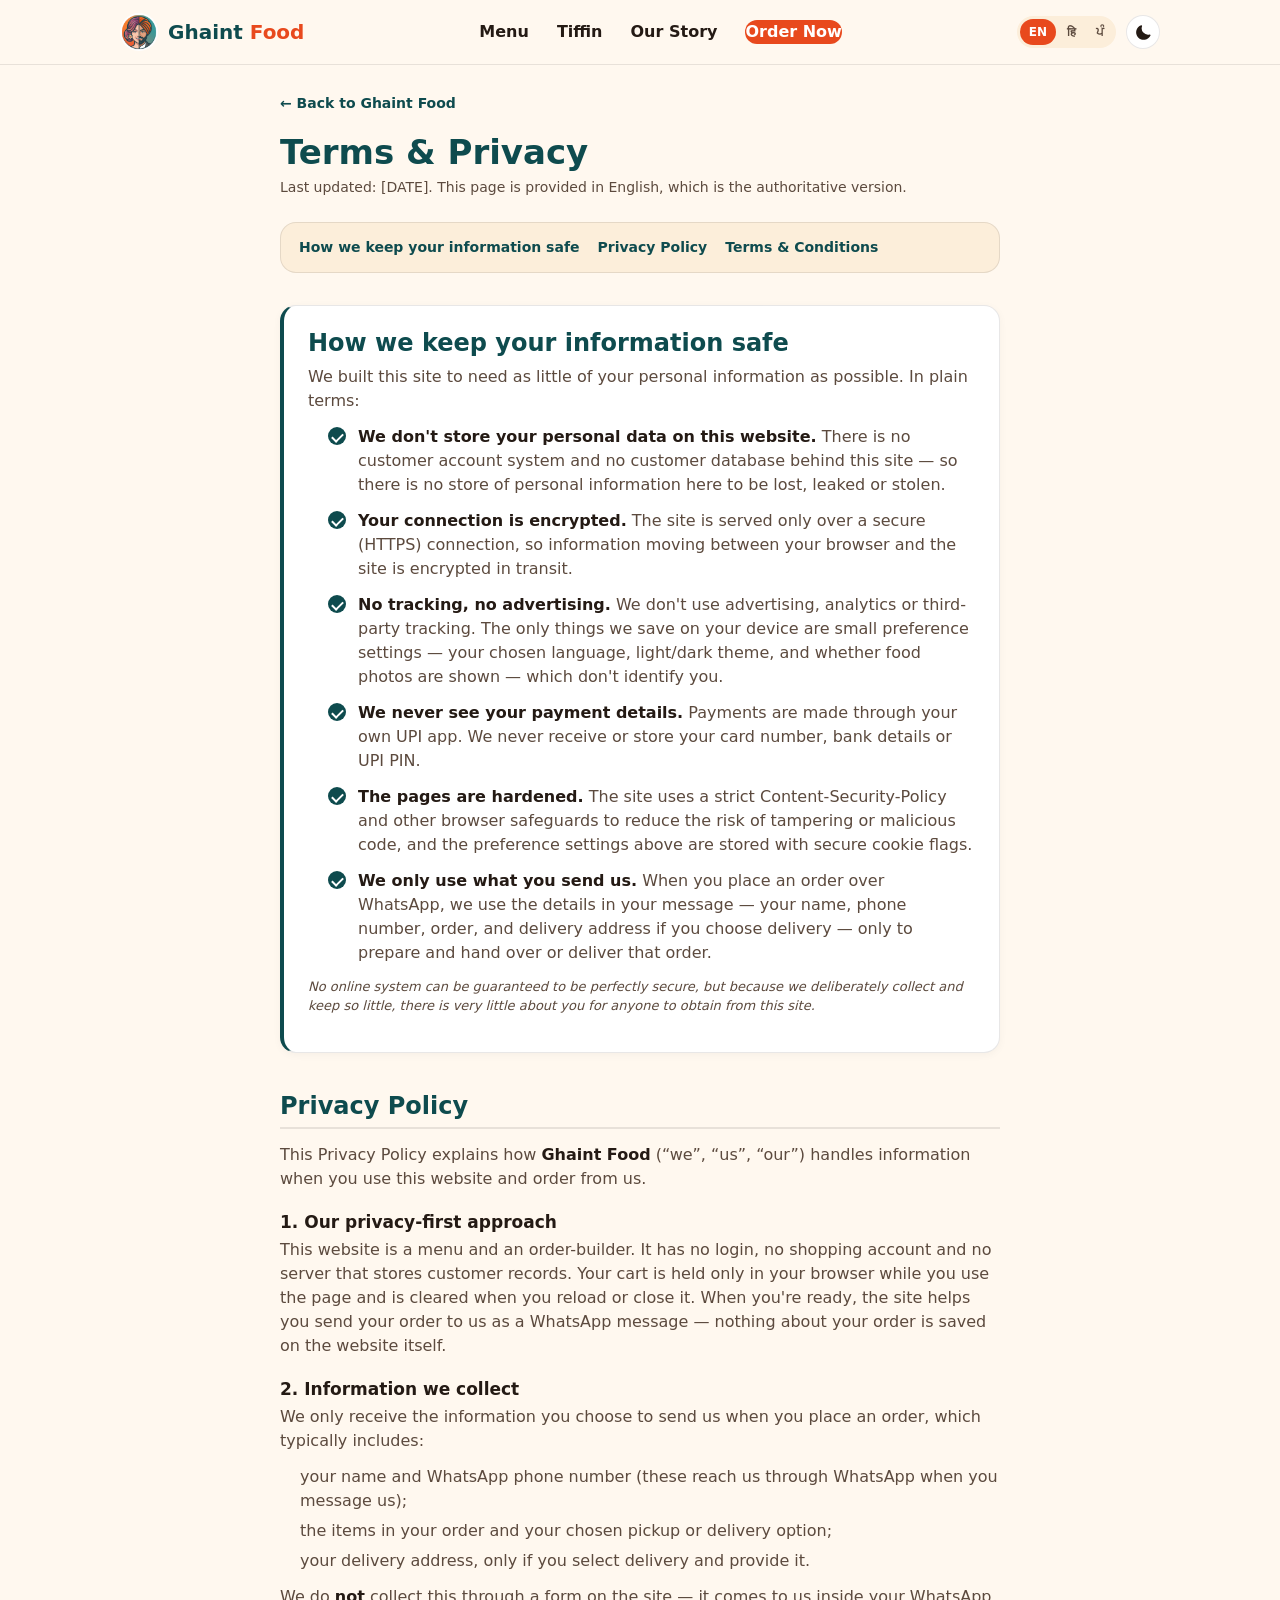
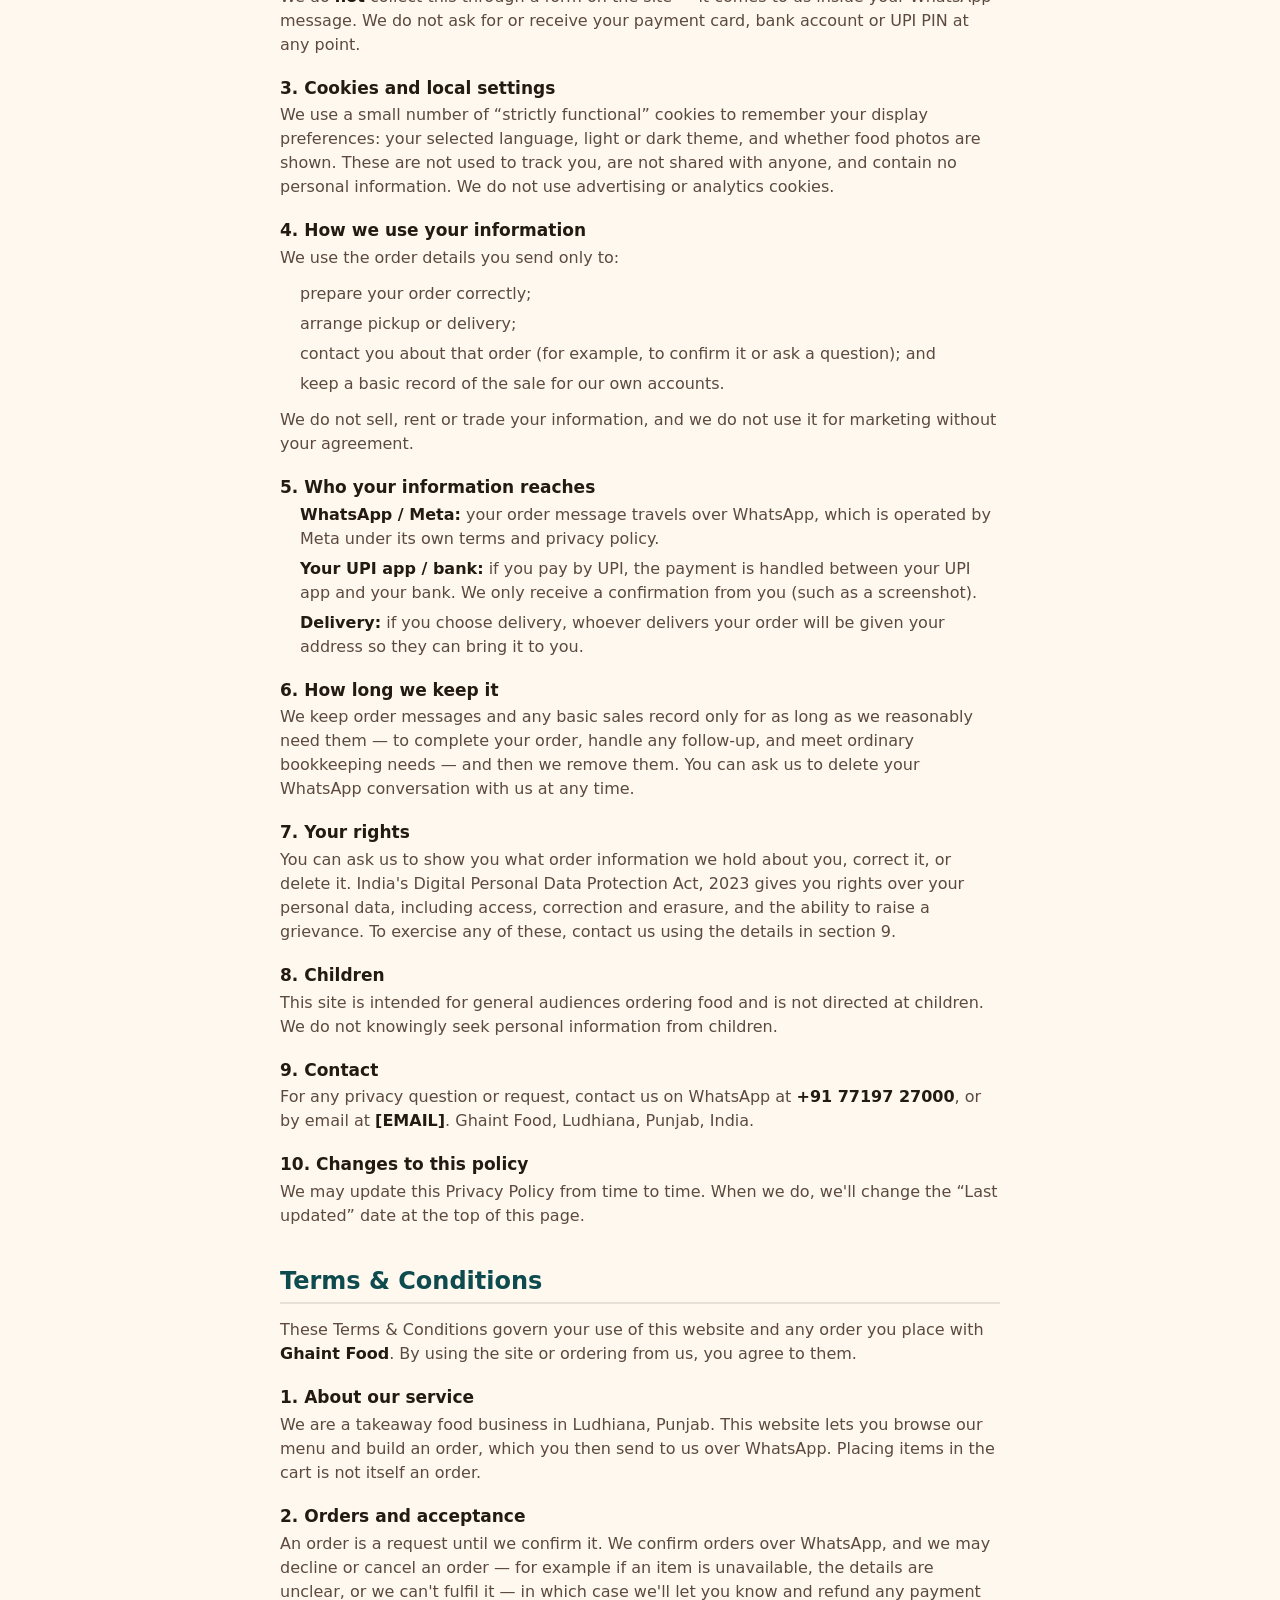
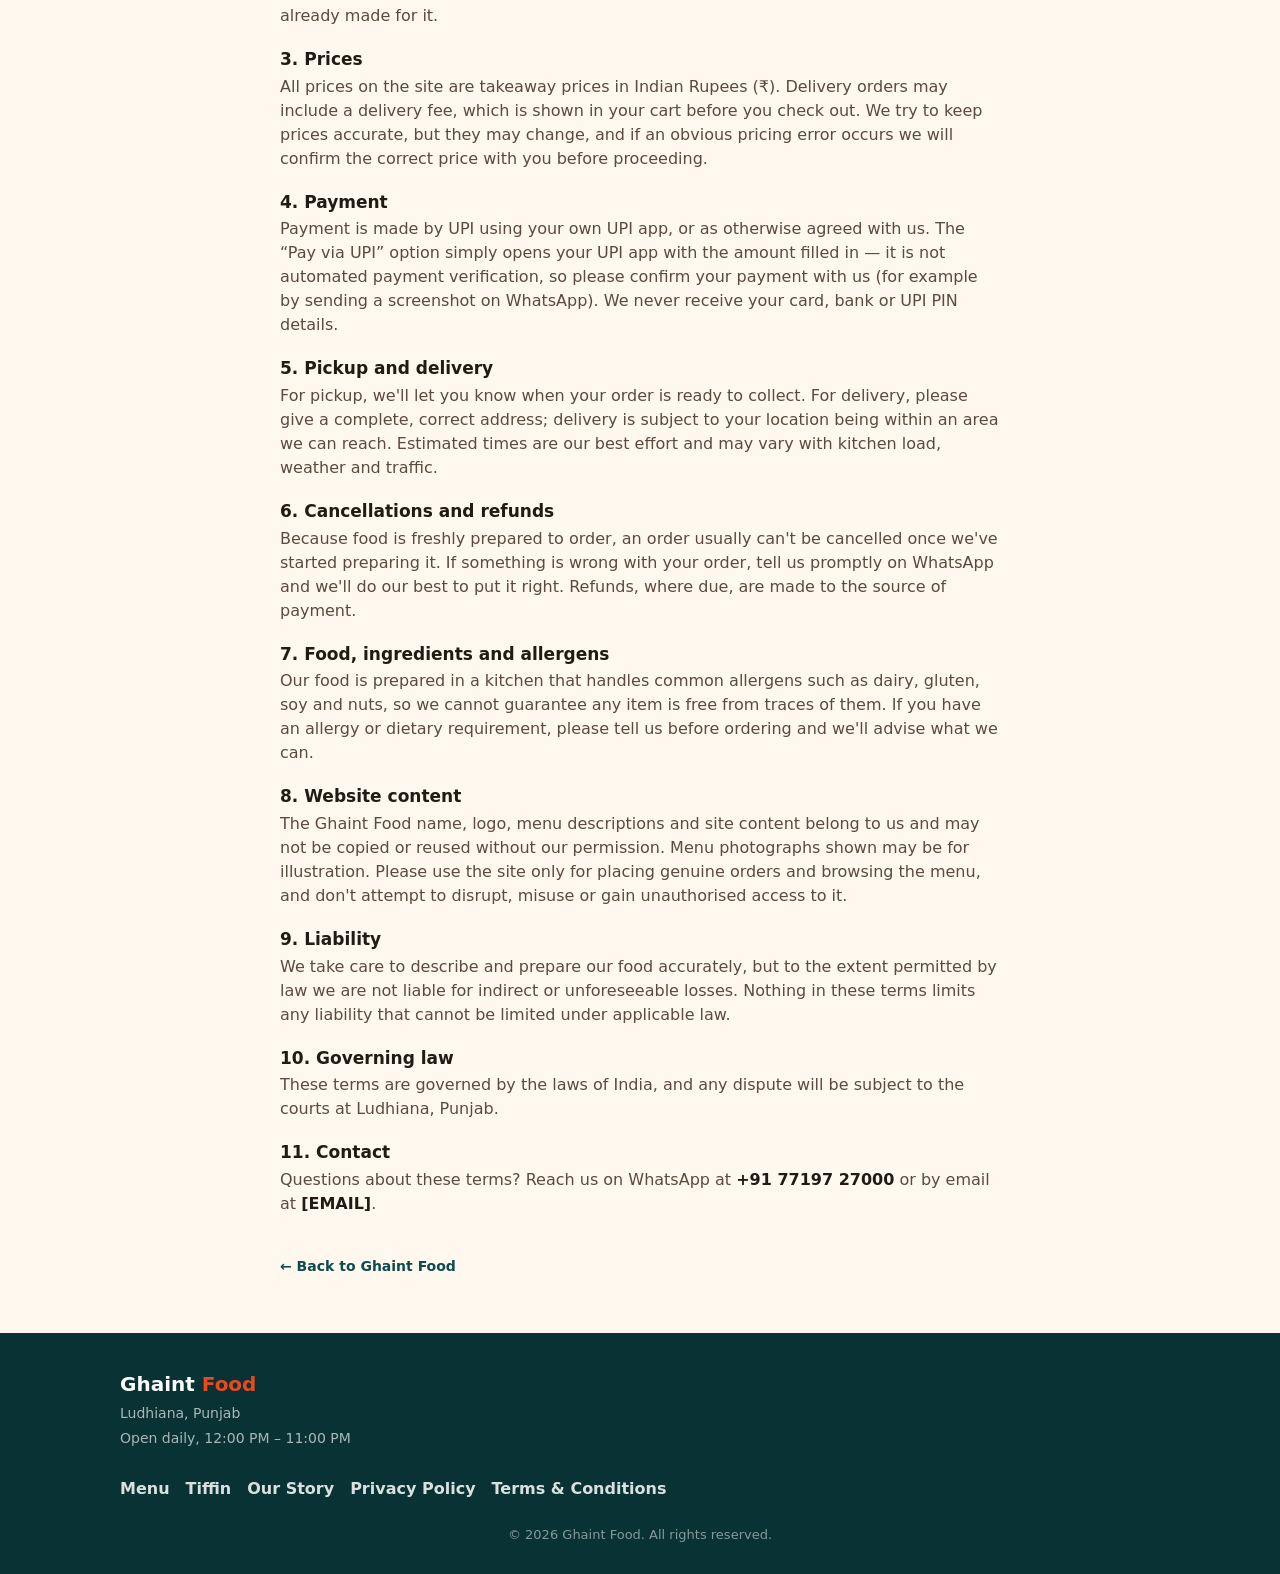
==== legal.html @ cf8c9f41 "Add Terms & Conditions and Privacy Policy page (legal.html) New legal.html holds both documents, lin" ====
<!DOCTYPE html>
<!--
  Ghaint Food — Terms & Conditions + Privacy Policy.
  Reuses the same header/footer chrome and the same three scripts as index.html, so the
  theme toggle, language switch and footer year all work here with no extra code. The legal
  copy itself is intentionally English-only (the authoritative version) and carries no
  data-i18n hooks, so switching language translates the surrounding chrome but never the
  legal text — machine-translating legal terms would be a liability.

  OWNER TODOs before relying on this (search "TODO"):
    - Replace [LEGAL ENTITY NAME] with the registered business/proprietor name.
    - Fill in the exact registered address and a contact email.
    - Set the "Last updated" date when you publish/edit.
    - Have a qualified professional review this text — it is a plain-language starting
      point tailored to this business, NOT legal advice.
  Security note: every claim in the "How we keep your information safe" section is a factual
  description of what this site actually does. Do NOT add certification/standard-compliance
  claims (ISO, SOC 2, etc.) unless the business genuinely holds them.
-->
<html lang="en">
<head>
<meta charset="UTF-8">
<meta name="viewport" content="width=device-width, initial-scale=1.0">

<!-- Same Content-Security-Policy as index.html. This page loads no menu images, but keeping
     one identical policy across the site is easier to maintain than a per-page variant. -->
<meta http-equiv="Content-Security-Policy" content="default-src 'self'; script-src 'self'; style-src 'self' https://fonts.googleapis.com; font-src https://fonts.gstatic.com; img-src 'self' https://upload.wikimedia.org; connect-src 'self'; base-uri 'self'; form-action 'none'; object-src 'none'; upgrade-insecure-requests">
<meta name="referrer" content="strict-origin-when-cross-origin">

<title>Terms &amp; Conditions and Privacy Policy — Ghaint Food</title>
<meta name="description" content="Ghaint Food's Terms &amp; Conditions and Privacy Policy — how we handle your order details and keep your information safe.">
<meta name="theme-color" content="#0E4B4E">
<link rel="icon" type="image/png" href="assets/logo.png?v=20260704">
<link rel="shortcut icon" href="assets/logo.png?v=20260704">

<link rel="preconnect" href="https://fonts.googleapis.com">
<link rel="preconnect" href="https://fonts.gstatic.com" crossorigin>
<link href="https://fonts.googleapis.com/css2?family=Baloo+2:wght@500;700;800&family=Inter:wght@400;500;600;700&display=swap" rel="stylesheet">

<link rel="stylesheet" href="css/styles.css">
</head>
<body>

<a class="skip-link" href="#main" data-i18n="skip_link">Skip to content</a>

<header class="site-header">
  <div class="container nav-inner">
    <a href="index.html" class="brand js-logo">
      <img src="assets/logo.png" alt="Ghaint Food" class="brand-logo js-logo-img">
      <span class="brand-fallback">G</span>
      <span class="brand-name">Ghaint <em>Food</em></span>
    </a>

    <div class="site-actions">
      <div class="lang-switch" id="langSwitch" role="group" data-i18n-aria="lang_switch_aria" aria-label="Language">
        <button type="button" class="lang-btn" data-lang="en">EN</button>
        <button type="button" class="lang-btn" data-lang="hi">हि</button>
        <button type="button" class="lang-btn" data-lang="pa">ਪੰ</button>
      </div>
      <button type="button" class="theme-toggle" id="themeToggle" aria-label="Switch to dark theme" aria-pressed="false">
        <svg class="icon-sun" viewBox="0 0 24 24" aria-hidden="true"><path fill="currentColor" d="M12 4.5a1 1 0 0 1-1-1V2a1 1 0 1 1 2 0v1.5a1 1 0 0 1-1 1zm0 15a1 1 0 0 1 1 1V22a1 1 0 1 1-2 0v-1.5a1 1 0 0 1 1-1zm9-7.5a1 1 0 0 1-1 1h-1.5a1 1 0 1 1 0-2H20a1 1 0 0 1 1 1zM4.5 12a1 1 0 0 1-1 1H2a1 1 0 1 1 0-2h1.5a1 1 0 0 1 1 1zm13.02-6.53a1 1 0 0 1 0 1.41l-1.06 1.06a1 1 0 1 1-1.41-1.41l1.06-1.06a1 1 0 0 1 1.41 0zM8.46 17.46a1 1 0 0 1 0 1.42l-1.06 1.06a1 1 0 1 1-1.42-1.42l1.06-1.06a1 1 0 0 1 1.42 0zm9.06 1.42a1 1 0 0 1-1.42 0l-1.06-1.06a1 1 0 1 1 1.42-1.42l1.06 1.06a1 1 0 0 1 0 1.42zM7.4 6.53a1 1 0 0 1-1.41 0L4.93 5.47a1 1 0 0 1 1.41-1.41L7.4 5.11a1 1 0 0 1 0 1.42zM12 7a5 5 0 1 1 0 10 5 5 0 0 1 0-10z"/></svg>
        <svg class="icon-moon" viewBox="0 0 24 24" aria-hidden="true"><path fill="currentColor" d="M20.7 15.3a8.5 8.5 0 0 1-10-11 1 1 0 0 0-1.2-1.3A10 10 0 1 0 22 16.5a1 1 0 0 0-1.3-1.2z"/></svg>
      </button>
    </div>

    <button class="nav-toggle" id="navToggle" data-i18n-aria="aria_toggle_menu" aria-label="Toggle menu" aria-expanded="false" aria-controls="siteNav">
      <span></span><span></span><span></span>
    </button>

    <nav class="site-nav" id="siteNav">
      <a href="index.html#menu" data-i18n="nav_menu">Menu</a>
      <a href="index.html#tiffin" data-i18n="nav_tiffin">Tiffin</a>
      <a href="index.html#about" data-i18n="nav_about">Our Story</a>
      <a href="index.html#order" class="nav-cta" data-i18n="nav_order">Order Now</a>
    </nav>
  </div>
</header>

<main id="main" class="legal-page">
  <div class="container legal-container">

    <p class="legal-crumb"><a href="index.html">&larr; Back to Ghaint Food</a></p>
    <h1 class="legal-title">Terms &amp; Privacy</h1>
    <!-- TODO: set this date when you publish or next edit these terms. -->
    <p class="legal-updated">Last updated: <time>[DATE]</time>. This page is provided in English, which is the authoritative version.</p>

    <nav class="legal-toc" aria-label="On this page">
      <a href="#security">How we keep your information safe</a>
      <a href="#privacy">Privacy Policy</a>
      <a href="#terms">Terms &amp; Conditions</a>
    </nav>

    <!-- ============================ SECURITY HIGHLIGHT ============================ -->
    <!-- Every bullet below is a factual description of how this site actually works.
         Keep it that way — no certification or standards-compliance claims. -->
    <section class="legal-section" id="security">
      <div class="legal-highlight">
        <h2>How we keep your information safe</h2>
        <p>We built this site to need as little of your personal information as possible. In plain terms:</p>
        <ul class="legal-secure-list">
          <li><strong>We don't store your personal data on this website.</strong> There is no customer account system and no customer database behind this site — so there is no store of personal information here to be lost, leaked or stolen.</li>
          <li><strong>Your connection is encrypted.</strong> The site is served only over a secure (HTTPS) connection, so information moving between your browser and the site is encrypted in transit.</li>
          <li><strong>No tracking, no advertising.</strong> We don't use advertising, analytics or third-party tracking. The only things we save on your device are small preference settings — your chosen language, light/dark theme, and whether food photos are shown — which don't identify you.</li>
          <li><strong>We never see your payment details.</strong> Payments are made through your own UPI app. We never receive or store your card number, bank details or UPI PIN.</li>
          <li><strong>The pages are hardened.</strong> The site uses a strict Content-Security-Policy and other browser safeguards to reduce the risk of tampering or malicious code, and the preference settings above are stored with secure cookie flags.</li>
          <li><strong>We only use what you send us.</strong> When you place an order over WhatsApp, we use the details in your message — your name, phone number, order, and delivery address if you choose delivery — only to prepare and hand over or deliver that order.</li>
        </ul>
        <p class="legal-fineprint">No online system can be guaranteed to be perfectly secure, but because we deliberately collect and keep so little, there is very little about you for anyone to obtain from this site.</p>
      </div>
    </section>

    <!-- ============================ PRIVACY POLICY ============================ -->
    <section class="legal-section" id="privacy">
      <h2>Privacy Policy</h2>

      <p>This Privacy Policy explains how <strong>Ghaint Food</strong> (&ldquo;we&rdquo;, &ldquo;us&rdquo;, &ldquo;our&rdquo;) handles information when you use this website and order from us. <!-- TODO: replace with the registered legal entity / proprietor name and address. --></p>

      <h3>1. Our privacy-first approach</h3>
      <p>This website is a menu and an order-builder. It has no login, no shopping account and no server that stores customer records. Your cart is held only in your browser while you use the page and is cleared when you reload or close it. When you're ready, the site helps you send your order to us as a WhatsApp message — nothing about your order is saved on the website itself.</p>

      <h3>2. Information we collect</h3>
      <p>We only receive the information you choose to send us when you place an order, which typically includes:</p>
      <ul>
        <li>your name and WhatsApp phone number (these reach us through WhatsApp when you message us);</li>
        <li>the items in your order and your chosen pickup or delivery option;</li>
        <li>your delivery address, only if you select delivery and provide it.</li>
      </ul>
      <p>We do <strong>not</strong> collect this through a form on the site — it comes to us inside your WhatsApp message. We do not ask for or receive your payment card, bank account or UPI PIN at any point.</p>

      <h3>3. Cookies and local settings</h3>
      <p>We use a small number of &ldquo;strictly functional&rdquo; cookies to remember your display preferences: your selected language, light or dark theme, and whether food photos are shown. These are not used to track you, are not shared with anyone, and contain no personal information. We do not use advertising or analytics cookies.</p>

      <h3>4. How we use your information</h3>
      <p>We use the order details you send only to:</p>
      <ul>
        <li>prepare your order correctly;</li>
        <li>arrange pickup or delivery;</li>
        <li>contact you about that order (for example, to confirm it or ask a question); and</li>
        <li>keep a basic record of the sale for our own accounts.</li>
      </ul>
      <p>We do not sell, rent or trade your information, and we do not use it for marketing without your agreement.</p>

      <h3>5. Who your information reaches</h3>
      <ul>
        <li><strong>WhatsApp / Meta:</strong> your order message travels over WhatsApp, which is operated by Meta under its own terms and privacy policy.</li>
        <li><strong>Your UPI app / bank:</strong> if you pay by UPI, the payment is handled between your UPI app and your bank. We only receive a confirmation from you (such as a screenshot).</li>
        <li><strong>Delivery:</strong> if you choose delivery, whoever delivers your order will be given your address so they can bring it to you.</li>
      </ul>

      <h3>6. How long we keep it</h3>
      <p>We keep order messages and any basic sales record only for as long as we reasonably need them — to complete your order, handle any follow-up, and meet ordinary bookkeeping needs — and then we remove them. You can ask us to delete your WhatsApp conversation with us at any time.</p>

      <h3>7. Your rights</h3>
      <p>You can ask us to show you what order information we hold about you, correct it, or delete it. India's Digital Personal Data Protection Act, 2023 gives you rights over your personal data, including access, correction and erasure, and the ability to raise a grievance. To exercise any of these, contact us using the details in section 9.</p>

      <h3>8. Children</h3>
      <p>This site is intended for general audiences ordering food and is not directed at children. We do not knowingly seek personal information from children.</p>

      <h3>9. Contact</h3>
      <!-- TODO: add a real contact email and the registered address. -->
      <p>For any privacy question or request, contact us on WhatsApp at <strong>+91 77197 27000</strong>, or by email at <strong>[EMAIL]</strong>. Ghaint Food, Ludhiana, Punjab, India.</p>

      <h3>10. Changes to this policy</h3>
      <p>We may update this Privacy Policy from time to time. When we do, we'll change the &ldquo;Last updated&rdquo; date at the top of this page.</p>
    </section>

    <!-- ============================ TERMS & CONDITIONS ============================ -->
    <section class="legal-section" id="terms">
      <h2>Terms &amp; Conditions</h2>

      <p>These Terms &amp; Conditions govern your use of this website and any order you place with <strong>Ghaint Food</strong>. By using the site or ordering from us, you agree to them.</p>

      <h3>1. About our service</h3>
      <p>We are a takeaway food business in Ludhiana, Punjab. This website lets you browse our menu and build an order, which you then send to us over WhatsApp. Placing items in the cart is not itself an order.</p>

      <h3>2. Orders and acceptance</h3>
      <p>An order is a request until we confirm it. We confirm orders over WhatsApp, and we may decline or cancel an order — for example if an item is unavailable, the details are unclear, or we can't fulfil it — in which case we'll let you know and refund any payment already made for it.</p>

      <h3>3. Prices</h3>
      <p>All prices on the site are takeaway prices in Indian Rupees (₹). Delivery orders may include a delivery fee, which is shown in your cart before you check out. We try to keep prices accurate, but they may change, and if an obvious pricing error occurs we will confirm the correct price with you before proceeding.</p>

      <h3>4. Payment</h3>
      <p>Payment is made by UPI using your own UPI app, or as otherwise agreed with us. The &ldquo;Pay via UPI&rdquo; option simply opens your UPI app with the amount filled in — it is not automated payment verification, so please confirm your payment with us (for example by sending a screenshot on WhatsApp). We never receive your card, bank or UPI PIN details.</p>

      <h3>5. Pickup and delivery</h3>
      <p>For pickup, we'll let you know when your order is ready to collect. For delivery, please give a complete, correct address; delivery is subject to your location being within an area we can reach. Estimated times are our best effort and may vary with kitchen load, weather and traffic.</p>

      <h3>6. Cancellations and refunds</h3>
      <p>Because food is freshly prepared to order, an order usually can't be cancelled once we've started preparing it. If something is wrong with your order, tell us promptly on WhatsApp and we'll do our best to put it right. Refunds, where due, are made to the source of payment.</p>

      <h3>7. Food, ingredients and allergens</h3>
      <p>Our food is prepared in a kitchen that handles common allergens such as dairy, gluten, soy and nuts, so we cannot guarantee any item is free from traces of them. If you have an allergy or dietary requirement, please tell us before ordering and we'll advise what we can.</p>

      <h3>8. Website content</h3>
      <p>The Ghaint Food name, logo, menu descriptions and site content belong to us and may not be copied or reused without our permission. Menu photographs shown may be for illustration. Please use the site only for placing genuine orders and browsing the menu, and don't attempt to disrupt, misuse or gain unauthorised access to it.</p>

      <h3>9. Liability</h3>
      <p>We take care to describe and prepare our food accurately, but to the extent permitted by law we are not liable for indirect or unforeseeable losses. Nothing in these terms limits any liability that cannot be limited under applicable law.</p>

      <h3>10. Governing law</h3>
      <p>These terms are governed by the laws of India, and any dispute will be subject to the courts at Ludhiana, Punjab.</p>

      <h3>11. Contact</h3>
      <!-- TODO: add a real contact email. -->
      <p>Questions about these terms? Reach us on WhatsApp at <strong>+91 77197 27000</strong> or by email at <strong>[EMAIL]</strong>.</p>
    </section>

    <p class="legal-crumb legal-crumb-bottom"><a href="index.html">&larr; Back to Ghaint Food</a></p>
  </div>
</main>

<footer class="site-footer">
  <div class="container footer-inner">
    <div class="footer-brand">
      <span class="brand-name">Ghaint <em>Food</em></span>
      <p data-i18n="footer_address">Ludhiana, Punjab</p>
      <p data-i18n="footer_hours">Open daily, 12:00 PM – 11:00 PM</p>
    </div>
    <div class="footer-links">
      <a href="index.html#menu" data-i18n="nav_menu">Menu</a>
      <a href="index.html#tiffin" data-i18n="nav_tiffin">Tiffin</a>
      <a href="index.html#about" data-i18n="nav_about">Our Story</a>
      <a href="#privacy" data-i18n="privacy_policy">Privacy Policy</a>
      <a href="#terms" data-i18n="terms_conditions">Terms &amp; Conditions</a>
    </div>
  </div>
  <p class="footer-copy">© <span id="year"></span> Ghaint Food. <span data-i18n="footer_copy_rights">All rights reserved.</span></p>
</footer>

<script src="js/i18n.js"></script>
<script src="js/menu-data.js"></script>
<script src="js/main.js"></script>
</body>
</html>
---- css/styles.css ----
/*
 * Ghaint Food — all styling for the single-page site (mobile-first, two breakpoints).
 * Component classes are grouped in the order they appear on the page; theme colors
 * live only in :root custom properties so light/dark and future rebrands touch one place.
 */
:root {
  --bg: #FFF8EF;
  --bg-alt: #FCEEDA;
  --surface: #FFFFFF;
  --ink: #241A14;
  --ink-soft: #5C4A3E;
  --teal: #0E4B4E;
  --teal-dark: #083234;
  --teal-light: #1E7C7F;
  --chili: #E8491D;
  --chili-dark: #C7360F;
  --gold: #F2A93B;
  --border: rgba(36, 26, 20, 0.1);
  --shadow: 0 10px 30px rgba(14, 75, 78, 0.12);
  --radius: 16px;
  --font-display: "Baloo 2", system-ui, sans-serif;
  --font-body: "Inter", system-ui, sans-serif;

  /* Fixed brand colors that must never shift between themes (hero/order-banner gradients, header scrim). */
  --header-bg: rgba(255, 248, 239, 0.92);
  --hero-from: #0E4B4E;
  --order-banner-end: #C7360F;
  --card-shadow: 0 2px 8px rgba(36, 26, 20, 0.04);
}

/* Dark theme: follows system preference by default, or the visitor's explicit toggle (saved in a cookie). */
@media (prefers-color-scheme: dark) {
  :root:not([data-theme="light"]) {
    --bg: #14100B;
    --bg-alt: #1D1712;
    --surface: #221B15;
    --ink: #F3EAE0;
    --ink-soft: #C9BBAA;
    --teal: #4FC3C6;
    --chili-dark: #FF7A4D;
    --border: rgba(255, 255, 255, 0.14);
    --shadow: 0 10px 30px rgba(0, 0, 0, 0.5);
    --header-bg: rgba(20, 16, 11, 0.88);
    --card-shadow: 0 2px 8px rgba(0, 0, 0, 0.35);
  }
}
:root[data-theme="dark"] {
  --bg: #14100B;
  --bg-alt: #1D1712;
  --surface: #221B15;
  --ink: #F3EAE0;
  --ink-soft: #C9BBAA;
  --teal: #4FC3C6;
  --chili-dark: #FF7A4D;
  --border: rgba(255, 255, 255, 0.14);
  --shadow: 0 10px 30px rgba(0, 0, 0, 0.5);
  --header-bg: rgba(20, 16, 11, 0.88);
  --card-shadow: 0 2px 8px rgba(0, 0, 0, 0.35);
}

* { box-sizing: border-box; }
html { scroll-behavior: smooth; }
body {
  margin: 0;
  background: var(--bg);
  color: var(--ink);
  font-family: var(--font-body);
  line-height: 1.5;
  -webkit-font-smoothing: antialiased;
}
h1, h2, h3 { font-family: var(--font-display); margin: 0 0 .5em; line-height: 1.1; }
p { margin: 0 0 1em; color: var(--ink-soft); }
a { color: inherit; text-decoration: none; }
ul { padding: 0; margin: 0; list-style: none; }
img { max-width: 100%; display: block; }

.container {
  width: 100%;
  max-width: 1080px;
  margin: 0 auto;
  padding: 0 20px;
}

.skip-link {
  position: absolute;
  left: -999px;
  top: 0;
  background: var(--teal);
  color: #fff;
  padding: 10px 16px;
  z-index: 999;
}
.skip-link:focus { left: 12px; top: 12px; }

/* Buttons */
.btn {
  display: inline-flex;
  align-items: center;
  gap: 8px;
  justify-content: center;
  padding: 13px 22px;
  border-radius: 999px;
  font-family: var(--font-display);
  font-weight: 700;
  font-size: 15px;
  white-space: nowrap;
  border: 2px solid transparent;
  transition: transform .15s ease, box-shadow .15s ease, opacity .15s ease;
}
.btn:active { transform: scale(0.97); }
.btn .icon { width: 18px; height: 18px; }
.btn-whatsapp { background: #25D366; color: #06341c; box-shadow: 0 6px 18px rgba(37, 211, 102, 0.35); }
/* Fixed white, not var(--surface): this button only ever sits on the hero's fixed-dark
   gradient (see --hero-from above), which doesn't flip with the light/dark theme. */
.btn-outline { background: transparent; border-color: #fff; color: #fff; }
.btn-upi { background: var(--gold); color: var(--teal-dark); box-shadow: 0 6px 18px rgba(242, 169, 59, 0.35); }
.btn-lg { padding: 16px 28px; font-size: 16px; }
.btn.is-disabled { opacity: .5; cursor: not-allowed; pointer-events: none; }

/* Header */
.site-header {
  position: sticky;
  top: 0;
  z-index: 50;
  background: var(--header-bg);
  backdrop-filter: blur(6px);
  border-bottom: 1px solid var(--border);
}
.nav-inner {
  display: flex;
  align-items: center;
  justify-content: space-between;
  height: 64px;
}
.brand { display: flex; align-items: center; gap: 10px; }
.brand-logo { width: 38px; height: 38px; border-radius: 50%; object-fit: cover; }
.brand-fallback {
  display: none;
  width: 38px; height: 38px;
  border-radius: 50%;
  background: linear-gradient(135deg, var(--chili) 50%, var(--teal) 50%);
  color: #fff;
  font-family: var(--font-display);
  font-weight: 700;
  align-items: center;
  justify-content: center;
}
.js-logo.logo-fallback .brand-logo,
.js-logo.logo-fallback img { display: none; }
.js-logo.logo-fallback .brand-fallback { display: flex; }
.brand-name { font-family: var(--font-display); font-weight: 700; font-size: 20px; color: var(--teal); }
.brand-name em { font-style: normal; color: var(--chili); }

.nav-toggle {
  display: flex;
  flex-direction: column;
  gap: 5px;
  background: none;
  border: none;
  padding: 6px;
  cursor: pointer;
}
.nav-toggle span { width: 24px; height: 2px; background: var(--ink); border-radius: 2px; }

/* Header actions: language switch + theme toggle */
.site-actions { display: flex; align-items: center; gap: 10px; }

.lang-switch { display: flex; gap: 2px; background: var(--bg-alt); border-radius: 999px; padding: 3px; }
.lang-btn {
  border: none;
  background: transparent;
  color: var(--ink-soft);
  font-family: var(--font-display);
  font-weight: 700;
  font-size: 12px;
  padding: 6px 9px;
  border-radius: 999px;
  cursor: pointer;
}
.lang-btn.is-active { background: var(--chili); color: #fff; }

.theme-toggle {
  width: 34px;
  height: 34px;
  flex-shrink: 0;
  border-radius: 50%;
  border: 1px solid var(--border);
  background: var(--surface);
  color: var(--ink);
  display: flex;
  align-items: center;
  justify-content: center;
  cursor: pointer;
  padding: 0;
}
.theme-toggle .icon-sun,
.theme-toggle .icon-moon { width: 18px; height: 18px; }
.theme-toggle .icon-sun { display: none; }
.theme-toggle .icon-moon { display: block; }
:root[data-theme="dark"] .theme-toggle .icon-sun { display: block; }
:root[data-theme="dark"] .theme-toggle .icon-moon { display: none; }
@media (prefers-color-scheme: dark) {
  :root:not([data-theme="light"]) .theme-toggle .icon-sun { display: block; }
  :root:not([data-theme="light"]) .theme-toggle .icon-moon { display: none; }
}

/* Images on/off toggle: same round-button style as the theme toggle. */
.images-toggle {
  width: 34px;
  height: 34px;
  flex-shrink: 0;
  border-radius: 50%;
  border: 1px solid var(--border);
  background: var(--surface);
  color: var(--ink);
  display: flex;
  align-items: center;
  justify-content: center;
  cursor: pointer;
  padding: 0;
}
.images-toggle .icon-image-on,
.images-toggle .icon-image-off { width: 18px; height: 18px; }
/* Icon shown = the action a click performs (matches the sun/moon convention above):
   "image-off" (crossed out) shows while images are on, meaning "click to turn them off". */
.images-toggle .icon-image-on { display: none; }
.images-toggle .icon-image-off { display: block; }
:root[data-images="off"] .images-toggle .icon-image-on { display: block; }
:root[data-images="off"] .images-toggle .icon-image-off { display: none; }

/* Images off: collapse every food photo's slot entirely rather than just hiding the <img>,
   so the menu reads as a denser, text-only list instead of leaving blank reserved space. */
:root[data-images="off"] .menu-card-img-wrap,
:root[data-images="off"] .tiffin-visual { display: none; }

.site-nav {
  position: fixed;
  top: 64px;
  left: 0;
  right: 0;
  background: var(--surface);
  display: flex;
  flex-direction: column;
  padding: 10px 20px 20px;
  gap: 4px;
  transform: translateY(-8px);
  opacity: 0;
  pointer-events: none;
  transition: opacity .18s ease, transform .18s ease;
  border-bottom: 1px solid var(--border);
}
.site-nav.is-open { opacity: 1; transform: translateY(0); pointer-events: auto; }
.site-nav a { padding: 12px 6px; font-weight: 600; border-bottom: 1px solid var(--border); }
.site-nav a:last-child { border-bottom: none; }
.nav-cta { color: var(--chili) !important; }

/* Hero */
.hero {
  position: relative;
  overflow: hidden;
  background: linear-gradient(160deg, var(--hero-from) 0%, var(--teal-dark) 65%);
  color: #fff;
  padding: 56px 0 44px;
  text-align: center;
}
.hero-decor {
  position: absolute;
  inset: 0;
  background:
    radial-gradient(circle at 15% 20%, rgba(242, 169, 59, 0.35), transparent 40%),
    radial-gradient(circle at 85% 80%, rgba(232, 73, 29, 0.35), transparent 45%);
  pointer-events: none;
}
.hero-inner { position: relative; display: flex; flex-direction: column; align-items: center; }
.hero-logo { width: 110px; height: 110px; margin-bottom: 18px; }
.hero-logo img, .hero-logo .brand-fallback { width: 110px; height: 110px; border-radius: 50%; box-shadow: 0 8px 24px rgba(0,0,0,0.25); }
.hero-logo .brand-fallback { display: none; font-size: 44px; }
.hero-logo.logo-fallback img { display: none; }
.hero-logo.logo-fallback .brand-fallback { display: flex; align-items: center; justify-content: center; }

.hero h1 {
  font-size: 42px;
  letter-spacing: 1px;
  margin-bottom: 10px;
}
.hero h1 span { color: var(--gold); }
.tagline { color: #fff; font-size: 17px; font-weight: 600; max-width: 520px; margin: 0 auto 8px; }
.hero-sub { color: rgba(255,255,255,0.8); max-width: 480px; margin: 0 auto 26px; }
.hero-ctas { display: flex; flex-direction: column; gap: 12px; width: 100%; max-width: 340px; }

/* Category nav */
.category-nav {
  position: sticky;
  top: 64px;
  z-index: 40;
  background: var(--bg);
  border-bottom: 1px solid var(--border);
  padding: 10px 0;
}
/* Fade hint at the scrollable chip row's edges, aligned to .container's own max-width/centering
   (calc mirrors .container: half of its 1080px max-width, clamped to 0 below that breakpoint)
   so the fade sits at the chips' actual visible edge on both full-bleed mobile and centered desktop. */
.category-nav::before,
.category-nav::after {
  content: "";
  position: absolute;
  top: 0;
  bottom: 0;
  width: 28px;
  z-index: 1;
  pointer-events: none;
}
.category-nav::before { left: max(0px, calc(50% - 540px)); background: linear-gradient(to right, var(--bg), transparent); }
.category-nav::after { right: max(0px, calc(50% - 540px)); background: linear-gradient(to left, var(--bg), transparent); }
.category-nav-inner {
  display: flex;
  gap: 8px;
  overflow-x: auto;
  scrollbar-width: none;
}
.category-nav-inner::-webkit-scrollbar { display: none; }
.chip {
  flex: 0 0 auto;
  padding: 8px 16px;
  border-radius: 999px;
  background: var(--surface);
  border: 1px solid var(--border);
  font-weight: 600;
  font-size: 14px;
  color: var(--ink-soft);
}
.chip.is-active { background: var(--chili); color: #fff; border-color: var(--chili); }

/* Sections */
.section-title { font-size: 28px; color: var(--teal); }
.section-title.light { color: #fff; }
.section-sub { max-width: 560px; }
.section-sub strong { color: var(--chili-dark); }
.section-sub span { color: var(--teal); }

.menu-section { padding: 48px 0; }
.menu-category { margin-bottom: 34px; }
.menu-category h3 { font-size: 21px; color: var(--teal); display: flex; align-items: baseline; gap: 8px; }
.category-note { font-family: var(--font-body); font-size: 13px; font-weight: 500; color: var(--ink-soft); }
.menu-divider { border: none; border-top: 1px solid var(--border); margin: 30px 0; }

.menu-grid { display: grid; grid-template-columns: 1fr; gap: 12px; margin-top: 14px; }
.menu-card {
  background: var(--surface);
  border: 1px solid var(--border);
  border-radius: var(--radius);
  overflow: hidden;
  display: flex;
  flex-direction: column;
  box-shadow: var(--card-shadow);
}
.menu-card-img { width: 100%; height: 140px; object-fit: cover; background: var(--bg-alt); }
.menu-card-img-fallback { height: 140px; display: flex; align-items: center; justify-content: center; text-align: center; padding: 10px; background: var(--bg-alt); color: var(--ink-soft); font-weight: 600; font-size: 13px; }
.menu-card-img-fallback[hidden] { display: none; }
.menu-card-body { padding: 14px 16px; display: flex; flex-direction: column; gap: 8px; }
.menu-card-name { font-weight: 600; }
.menu-card-description { color: var(--ink-soft); font-size: 14px; line-height: 1.5; margin-top: 4px; }
.menu-card-price { color: var(--chili-dark); font-weight: 700; }
.menu-card-price small { display: block; font-weight: 500; font-size: 11px; text-transform: uppercase; letter-spacing: .03em; opacity: .75; color: var(--ink-soft); }

/* Sold out: dim the whole card so it reads as unavailable without hiding it (still shown for
   menu completeness/trust) — used on both menu cards and the tiffin section. */
.menu-card.is-sold-out .menu-card-img,
.menu-card.is-sold-out .menu-card-img-fallback { filter: grayscale(60%); opacity: .55; }
.menu-card.is-sold-out .menu-card-name,
.menu-card.is-sold-out .menu-card-description,
.menu-card.is-sold-out .menu-card-price { opacity: .6; }
.sold-out-badge {
  align-self: flex-start;
  background: var(--ink-soft);
  color: var(--surface);
  font-family: var(--font-display);
  font-weight: 700;
  font-size: 13px;
  letter-spacing: .02em;
  text-transform: uppercase;
  border-radius: 999px;
  padding: 8px 16px;
}
.sold-out-badge[hidden] { display: none; }

/* Cart add / stepper controls (used on menu cards, tiffin, and the cart drawer) */
.cart-add-btn {
  border: 2px solid var(--teal);
  background: transparent;
  color: var(--teal);
  font-family: var(--font-display);
  font-weight: 700;
  border-radius: 999px;
  padding: 8px 16px;
  cursor: pointer;
  align-self: flex-start;
}
.cart-add-btn:hover { background: var(--teal); color: #fff; }
.cart-stepper[hidden] { display: none; }
.cart-stepper {
  display: inline-flex;
  align-items: center;
  gap: 12px;
  background: var(--bg-alt);
  border-radius: 999px;
  padding: 4px 6px;
  align-self: flex-start;
}
.stepper-btn {
  width: 28px;
  height: 28px;
  border-radius: 50%;
  border: none;
  background: var(--teal);
  color: #fff;
  font-size: 16px;
  font-weight: 700;
  cursor: pointer;
  display: flex;
  align-items: center;
  justify-content: center;
}
.stepper-qty { font-weight: 700; min-width: 16px; text-align: center; }

/* Tiffin */
.tiffin-section { background: var(--bg-alt); padding: 48px 0; }
.tiffin-inner { display: flex; flex-direction: column; gap: 32px; align-items: center; }
.tiffin-list { display: grid; grid-template-columns: 1fr 1fr; gap: 8px 16px; margin: 18px 0; }
.tiffin-list li { padding: 8px 0; border-bottom: 1px dashed var(--border); font-weight: 600; }
.tiffin-meta { display: flex; align-items: center; gap: 18px; margin-bottom: 20px; }
.tiffin-price { font-family: var(--font-display); font-size: 30px; font-weight: 800; color: var(--chili-dark); }
.tiffin-price small { font-family: var(--font-body); font-size: 13px; font-weight: 500; color: var(--ink-soft); margin-left: 4px; }
.tiffin-availability { font-weight: 600; color: var(--teal); font-size: 14px; }
.tiffin-copy .cart-controls { margin-top: 4px; }

.tiffin-visual { width: 220px; height: 220px; flex-shrink: 0; border-radius: 50%; overflow: hidden; box-shadow: var(--shadow); }
.tiffin-visual img { width: 100%; height: 100%; object-fit: cover; }
.tiffin-image-fallback { width: 100%; height: 100%; display: flex; align-items: center; justify-content: center; text-align: center; padding: 16px; background: var(--bg-alt); color: var(--ink-soft); font-weight: 700; }
.tiffin-image-fallback[hidden] { display: none; }

/* About */
.about-section { padding: 48px 0; }
.about-inner { max-width: 640px; }
.about-inner p { font-size: 16px; }

/* Order banner */
.order-banner { background: linear-gradient(160deg, var(--chili) 0%, var(--order-banner-end) 100%); color: #fff; padding: 48px 0; text-align: center; }
.order-banner p { color: rgba(255,255,255,0.85); }
.order-buttons { display: flex; flex-direction: column; gap: 12px; align-items: center; }
.order-buttons .btn { width: 100%; max-width: 320px; }

/* Footer */
.site-footer { background: var(--teal-dark); color: rgba(255,255,255,0.85); padding: 36px 0 16px; }
.footer-inner { display: flex; flex-direction: column; gap: 24px; }
.footer-brand .brand-name { color: #fff; }
.footer-brand p { color: rgba(255,255,255,0.65); margin: 4px 0; font-size: 14px; }
.footer-links { display: flex; flex-wrap: wrap; gap: 16px; font-weight: 600; }
.footer-copy { text-align: center; font-size: 13px; color: rgba(255,255,255,0.5); margin-top: 24px; }

/* Floating WhatsApp button */
.fab-whatsapp {
  position: fixed;
  bottom: 20px;
  right: 20px;
  width: 56px;
  height: 56px;
  border-radius: 50%;
  background: #25D366;
  color: #06341c;
  display: flex;
  align-items: center;
  justify-content: center;
  box-shadow: 0 10px 24px rgba(0,0,0,0.25);
  z-index: 60;
}
.fab-whatsapp .icon { width: 28px; height: 28px; }

/* Cart floating button */
.cart-fab[hidden] { display: none; }
.cart-fab {
  position: fixed;
  bottom: 88px;
  right: 20px;
  width: 56px;
  height: 56px;
  border-radius: 50%;
  background: var(--chili);
  color: #fff;
  border: none;
  display: flex;
  align-items: center;
  justify-content: center;
  box-shadow: 0 10px 24px rgba(0,0,0,0.25);
  z-index: 60;
  cursor: pointer;
}
.cart-fab .icon { width: 26px; height: 26px; }
.cart-fab-badge {
  position: absolute;
  top: -4px;
  right: -4px;
  background: var(--gold);
  color: var(--teal-dark);
  font-family: var(--font-display);
  font-weight: 800;
  font-size: 12px;
  min-width: 20px;
  height: 20px;
  border-radius: 999px;
  display: flex;
  align-items: center;
  justify-content: center;
  padding: 0 4px;
  border: 2px solid var(--bg);
}

/* Cart drawer */
.cart-overlay {
  position: fixed;
  inset: 0;
  background: rgba(8, 50, 52, 0.55);
  z-index: 70;
}
.cart-drawer {
  position: fixed;
  bottom: 0;
  right: 0;
  width: 100%;
  max-width: 400px;
  max-height: min(640px, 92vh);
  background: var(--surface);
  z-index: 80;
  display: flex;
  flex-direction: column;
  transform: translateX(100%);
  transition: transform .25s ease;
  box-shadow: -10px 0 30px rgba(0,0,0,0.2);
}
.cart-drawer.is-open { transform: translateX(0); }
.cart-drawer-header {
  display: flex;
  align-items: center;
  justify-content: space-between;
  padding: 18px 20px;
  border-bottom: 1px solid var(--border);
}
.cart-drawer-header h3 { margin: 0; color: var(--teal); }
.cart-close {
  background: none;
  border: none;
  font-size: 26px;
  line-height: 1;
  cursor: pointer;
  color: var(--ink-soft);
  padding: 4px 8px;
}
.cart-drawer-body { flex: 1; overflow-y: auto; padding: 12px 20px; }
.cart-empty { color: var(--ink-soft); text-align: center; margin-top: 24px; }
.cart-row {
  display: grid;
  grid-template-columns: 1fr auto auto auto;
  align-items: center;
  gap: 10px;
  padding: 12px 0;
  border-bottom: 1px solid var(--border);
}
.cart-row-name { font-weight: 600; font-size: 14px; }
.cart-row-unit { font-size: 12px; color: var(--ink-soft); }
.cart-row-total { font-weight: 700; color: var(--chili-dark); font-size: 14px; }
.cart-row-remove {
  background: none;
  border: none;
  font-size: 20px;
  line-height: 1;
  color: var(--ink-soft);
  cursor: pointer;
  padding: 4px;
}
.cart-drawer-footer { padding: 16px 20px 20px; border-top: 1px solid var(--border); display: flex; flex-direction: column; gap: 10px; }
.cart-total-row { display: flex; justify-content: space-between; align-items: baseline; font-family: var(--font-display); }
.cart-total-row strong { font-size: 22px; color: var(--chili-dark); }
.cart-drawer-footer .btn { width: 100%; }
.cart-note { font-size: 12px; margin: 0; color: var(--ink-soft); }

/* Checkout: items subtotal / delivery fee rows, Pickup/Delivery toggle, address, inline error, UPI VPA */
.cart-summary-row { display: flex; justify-content: space-between; align-items: baseline; font-size: 14px; color: var(--ink-soft); padding: 4px 0; }

.order-mode-toggle { display: flex; gap: 2px; background: var(--bg-alt); border-radius: 999px; padding: 3px; }
.order-mode-toggle input[type="radio"] { position: absolute; opacity: 0; width: 1px; height: 1px; pointer-events: none; }
.order-mode-btn { flex: 1; text-align: center; padding: 8px 14px; border-radius: 999px; font-weight: 700; font-family: var(--font-display); font-size: 14px; color: var(--ink-soft); cursor: pointer; }
.order-mode-toggle input:checked + .order-mode-btn { background: var(--teal); color: #fff; }

.delivery-address-field { display: flex; flex-direction: column; gap: 6px; }
.delivery-address-field[hidden] { display: none; }
.delivery-address-field label { font-size: 13px; font-weight: 600; color: var(--ink-soft); }
.delivery-address-input { width: 100%; resize: vertical; min-height: 56px; padding: 10px 12px; border-radius: 12px; border: 1px solid var(--border); background: var(--surface); color: var(--ink); font-family: var(--font-body); font-size: 14px; }
.delivery-address-input:focus { outline: 2px solid var(--teal); outline-offset: 1px; }

.checkout-error { font-size: 13px; font-weight: 600; color: var(--chili-dark); margin: 0; }
.checkout-error[hidden] { display: none; }

.upi-vpa-row { display: flex; align-items: center; gap: 8px; flex-wrap: wrap; font-size: 13px; color: var(--ink-soft); }
.upi-vpa-value { font-family: monospace; background: var(--bg-alt); padding: 2px 8px; border-radius: 6px; color: var(--ink); user-select: all; }
.upi-vpa-copy { border: 1px solid var(--border); background: var(--surface); color: var(--teal); font-weight: 700; font-size: 12px; padding: 4px 10px; border-radius: 999px; cursor: pointer; }
.upi-vpa-copy:hover { background: var(--teal); color: #fff; }

/* Tablet+ */
@media (min-width: 640px) {
  .hero-ctas, .order-buttons .btn { max-width: none; width: auto; }
  .hero-ctas { flex-direction: row; }
  .hero h1 { font-size: 52px; }
  .menu-grid { grid-template-columns: 1fr 1fr; }
  .order-buttons { flex-direction: row; justify-content: center; }
  .tiffin-inner { flex-direction: row; align-items: flex-start; text-align: left; }
  .about-inner { text-align: left; }
}

/* Desktop */
@media (min-width: 1024px) {
  .nav-toggle { display: none; }
  .site-nav {
    position: static;
    flex-direction: row;
    align-items: center;
    padding: 0;
    background: transparent;
    opacity: 1;
    transform: none;
    pointer-events: auto;
    border-bottom: none;
    gap: 28px;
  }
  .site-nav a { border-bottom: none; padding: 0; }
  .nav-cta {
    background: var(--chili);
    color: #fff !important;
    padding: 10px 20px;
    border-radius: 999px;
  }
  .site-nav { order: 1; }
  .site-actions { order: 2; }
  .menu-grid { grid-template-columns: 1fr 1fr 1fr; }
  .hero { padding: 80px 0 60px; }
}

/* ---------- legal page (legal.html: Terms & Privacy) ---------- */
/* Uses the same theme variables as the rest of the site, so light/dark carries over. */
.legal-page { padding: 28px 0 56px; }
.legal-container { max-width: 760px; }
.legal-crumb { font-size: 14px; font-weight: 600; margin: 0 0 20px; }
.legal-crumb a { color: var(--teal); }
.legal-crumb-bottom { margin: 40px 0 0; }
.legal-title { font-family: var(--font-display); font-size: 34px; color: var(--teal); margin: 0 0 6px; }
.legal-updated { color: var(--ink-soft); font-size: 14px; margin: 0 0 24px; }

.legal-toc {
  display: flex;
  flex-wrap: wrap;
  gap: 10px 18px;
  padding: 14px 18px;
  margin: 0 0 32px;
  background: var(--bg-alt);
  border: 1px solid var(--border);
  border-radius: var(--radius);
  font-weight: 600;
  font-size: 14px;
}
.legal-toc a { color: var(--teal); }

.legal-section { margin: 0 0 40px; scroll-margin-top: 90px; }
.legal-section h2 {
  font-family: var(--font-display);
  font-size: 24px;
  color: var(--teal);
  margin: 0 0 14px;
  padding-bottom: 8px;
  border-bottom: 2px solid var(--border);
}
.legal-section h3 { font-size: 17px; color: var(--ink); margin: 22px 0 6px; }
.legal-section p { color: var(--ink-soft); margin: 0 0 12px; }
.legal-section ul { color: var(--ink-soft); margin: 0 0 12px; padding-left: 20px; }
.legal-section li { margin: 0 0 6px; }
.legal-section strong { color: var(--ink); }

/* Security highlight callout — the "how we keep your info safe" panel. */
.legal-highlight {
  background: var(--surface);
  border: 1px solid var(--border);
  border-left: 4px solid var(--teal);
  border-radius: var(--radius);
  box-shadow: var(--card-shadow);
  padding: 24px;
}
.legal-highlight h2 { border-bottom: none; padding-bottom: 0; margin-bottom: 8px; }
.legal-secure-list { list-style: none; padding-left: 0; margin: 16px 0; }
.legal-secure-list li { position: relative; padding-left: 30px; margin-bottom: 12px; }
/* Pure-CSS checkmark (a rotated L-shaped border) inside a teal disc — no image asset, so
   nothing here depends on img-src / data: URIs and it stays CSP-clean. */
.legal-secure-list li::before {
  content: "";
  position: absolute;
  left: 0;
  top: 2px;
  width: 18px;
  height: 18px;
  border-radius: 50%;
  background: var(--teal);
}
.legal-secure-list li::after {
  content: "";
  position: absolute;
  left: 6px;
  top: 6px;
  width: 5px;
  height: 9px;
  border: solid #fff;
  border-width: 0 2px 2px 0;
  transform: rotate(45deg);
}
.legal-fineprint { font-size: 13px; color: var(--ink-soft); font-style: italic; margin-bottom: 0; }

/* What this file does: theming (CSS custom properties) + layout/components for the whole page. */
/* Security limits: presentation only — no user input is rendered unescaped here; that safety lives in js/main.js. */
/* Before production: swap placeholder image dimensions/colors if real photos differ, and re-check contrast if brand colors change. */
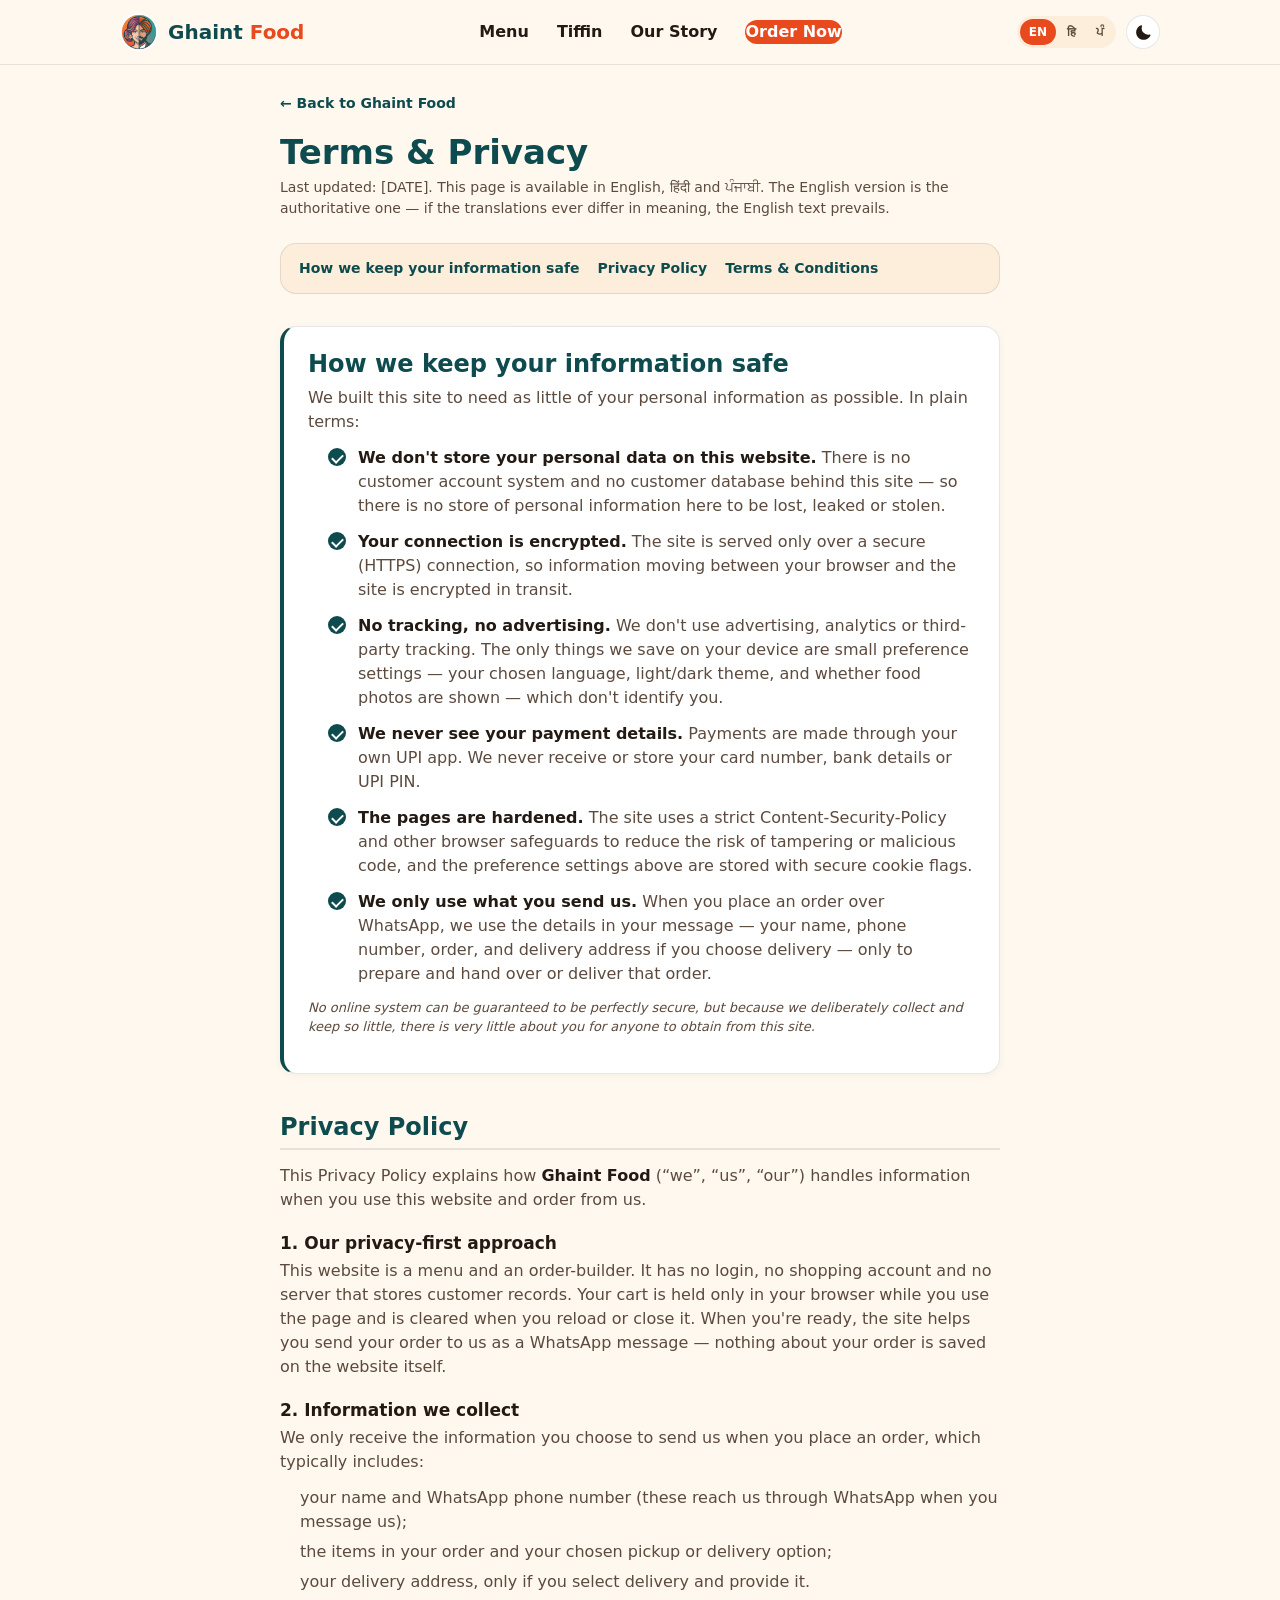
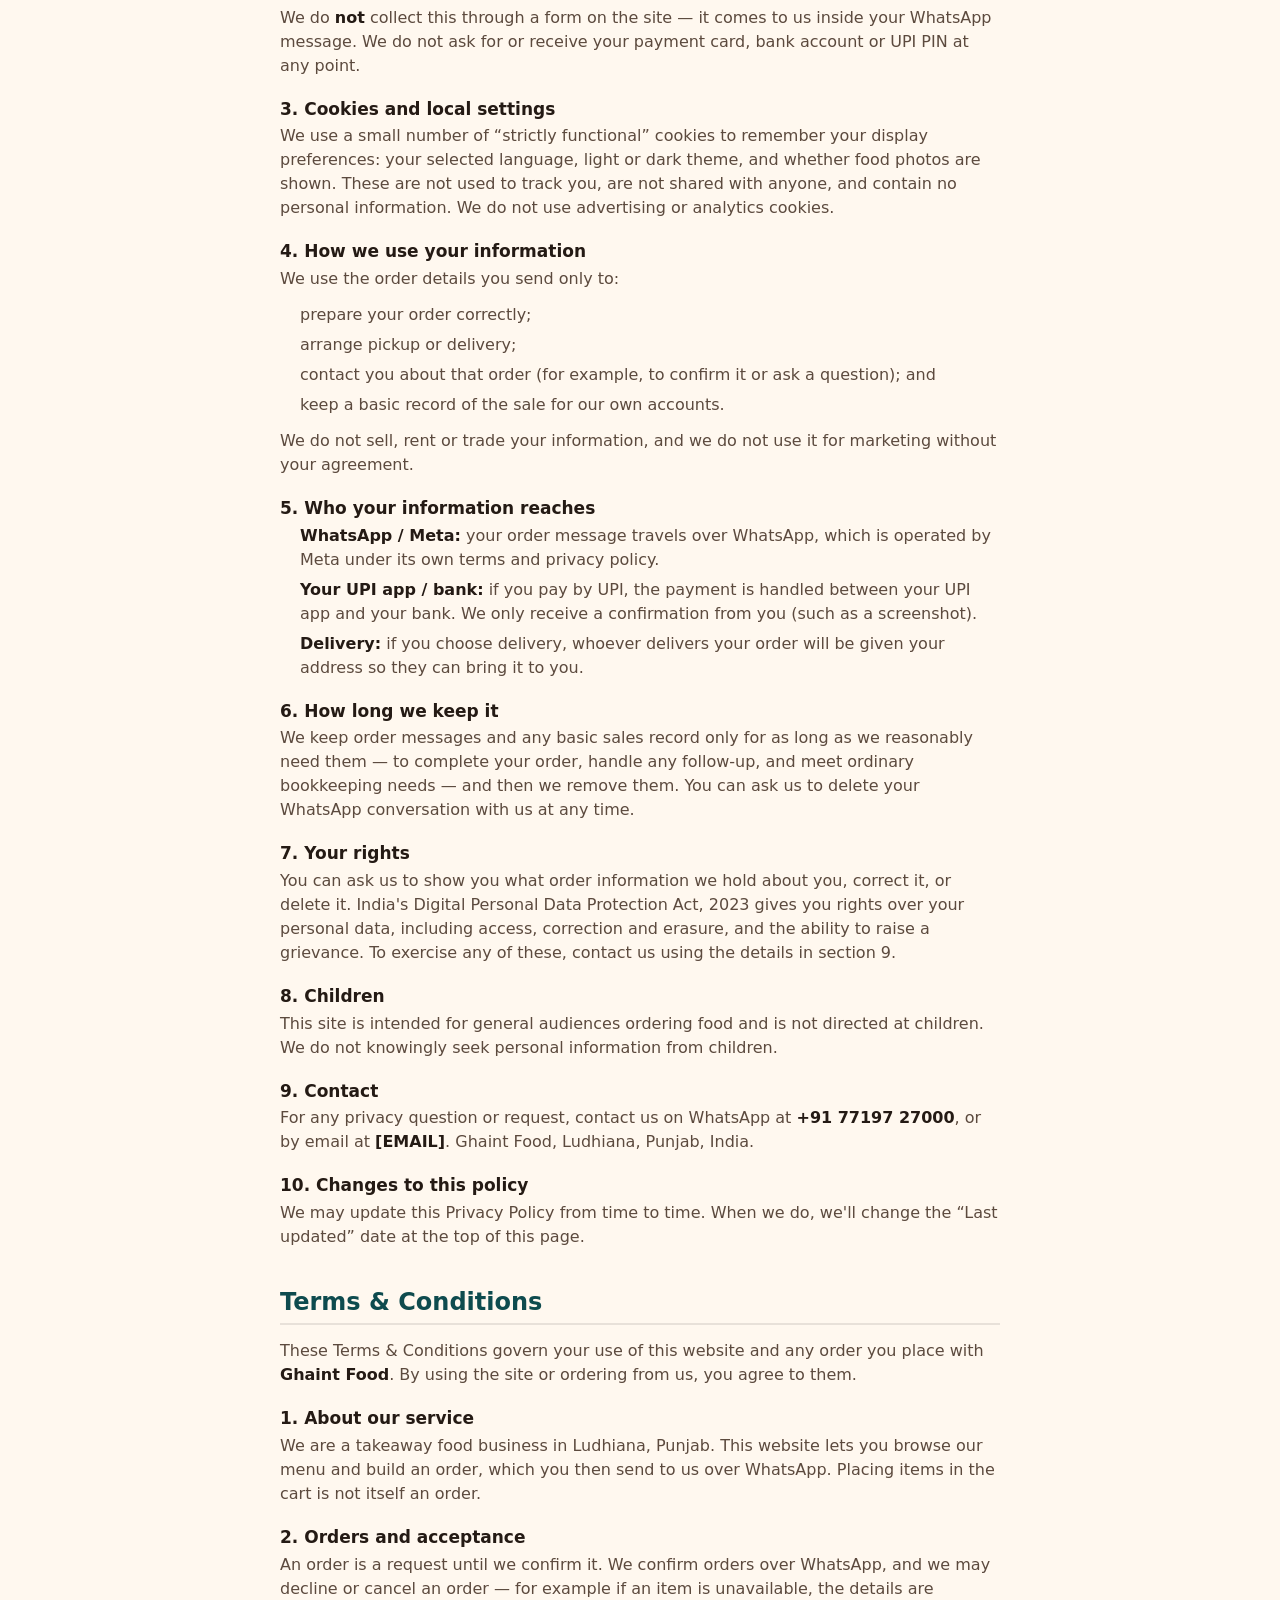
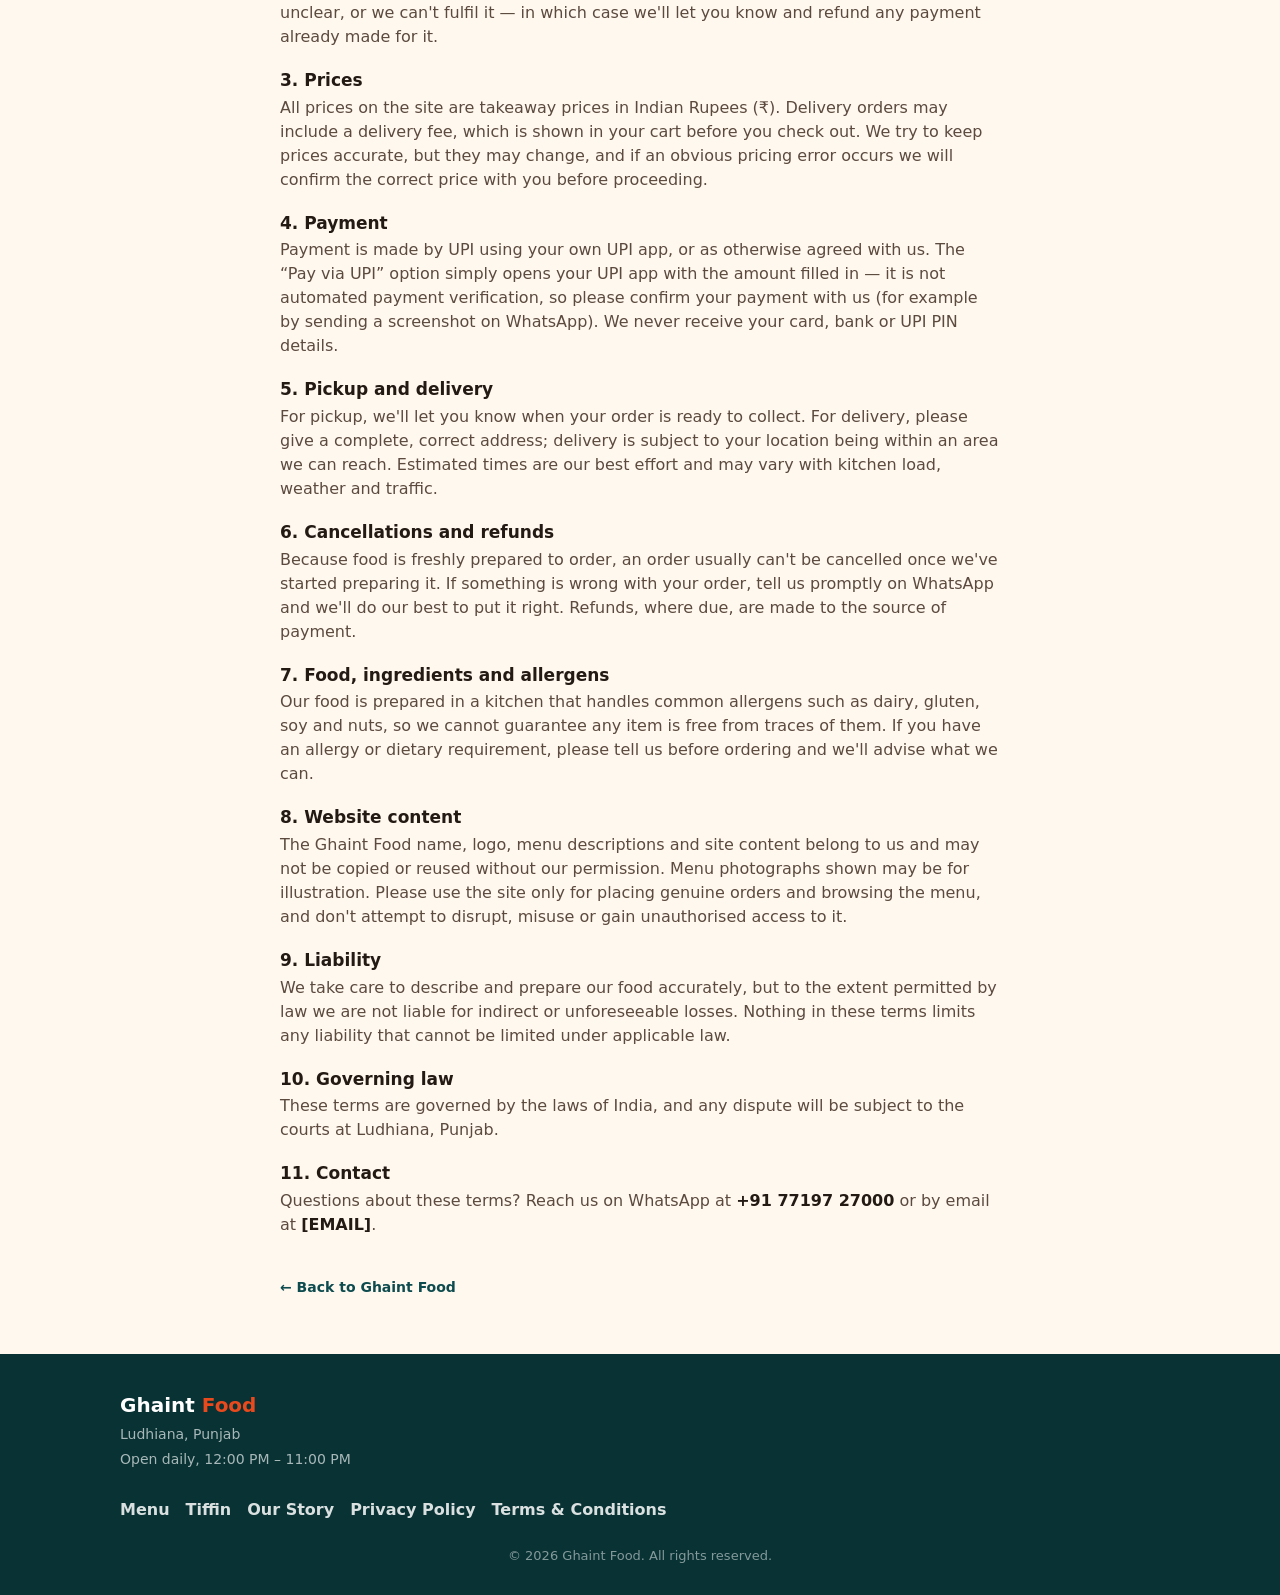
==== commit 17f75516: "Translate legal page into Hindi and Punjabi (English authoritative) legal.html now carries the Terms" ====
--- a/legal.html
+++ b/legal.html
@@ -1,29 +1,28 @@
 <!DOCTYPE html>
 <!--
-  Ghaint Food — Terms & Conditions + Privacy Policy.
+  Ghaint Food — Terms & Conditions + Privacy Policy (English / हिंदी / ਪੰਜਾਬੀ).
   Reuses the same header/footer chrome and the same three scripts as index.html, so the
-  theme toggle, language switch and footer year all work here with no extra code. The legal
-  copy itself is intentionally English-only (the authoritative version) and carries no
-  data-i18n hooks, so switching language translates the surrounding chrome but never the
-  legal text — machine-translating legal terms would be a liability.
-
-  OWNER TODOs before relying on this (search "TODO"):
-    - Replace [LEGAL ENTITY NAME] with the registered business/proprietor name.
-    - Fill in the exact registered address and a contact email.
-    - Set the "Last updated" date when you publish/edit.
-    - Have a qualified professional review this text — it is a plain-language starting
-      point tailored to this business, NOT legal advice.
-  Security note: every claim in the "How we keep your information safe" section is a factual
-  description of what this site actually does. Do NOT add certification/standard-compliance
-  claims (ISO, SOC 2, etc.) unless the business genuinely holds them.
+  theme toggle, language switch and footer year all work here with no extra code.
+
+  Structure: each topic (#security/#privacy/#terms) is a language-NEUTRAL <section> wrapper
+  carrying the single id, and inside it are three ".legal-lang" blocks (en/hi/pa). CSS shows
+  only the block matching <html lang>, which js/main.js sets from the language switch — so
+  ids stay unique and the footer/TOC anchors keep working in every language.
+  English is the authoritative version; the translations are provided for convenience and,
+  per the note under the title, English prevails if they ever differ in meaning.
+
+  OWNER TODOs before relying on this (search "TODO"/brackets): the placeholders
+  [LEGAL ENTITY NAME], the registered address, [EMAIL] and the [DATE] "Last updated" value
+  appear once PER LANGUAGE block — fill all three. Have the text reviewed by a qualified
+  professional; it is a plain-language starting point, NOT legal advice.
+  Security note: the "How we keep your information safe" section is strictly factual — do NOT
+  add certification/standard-compliance claims (ISO, SOC 2, etc.) unless genuinely held.
 -->
 <html lang="en">
 <head>
 <meta charset="UTF-8">
 <meta name="viewport" content="width=device-width, initial-scale=1.0">
 
-<!-- Same Content-Security-Policy as index.html. This page loads no menu images, but keeping
-     one identical policy across the site is easier to maintain than a per-page variant. -->
 <meta http-equiv="Content-Security-Policy" content="default-src 'self'; script-src 'self'; style-src 'self' https://fonts.googleapis.com; font-src https://fonts.gstatic.com; img-src 'self' https://upload.wikimedia.org; connect-src 'self'; base-uri 'self'; form-action 'none'; object-src 'none'; upgrade-insecure-requests">
 <meta name="referrer" content="strict-origin-when-cross-origin">
 
@@ -79,133 +78,374 @@
 <main id="main" class="legal-page">
   <div class="container legal-container">
 
-    <p class="legal-crumb"><a href="index.html">&larr; Back to Ghaint Food</a></p>
-    <h1 class="legal-title">Terms &amp; Privacy</h1>
-    <!-- TODO: set this date when you publish or next edit these terms. -->
-    <p class="legal-updated">Last updated: <time>[DATE]</time>. This page is provided in English, which is the authoritative version.</p>
-
-    <nav class="legal-toc" aria-label="On this page">
-      <a href="#security">How we keep your information safe</a>
-      <a href="#privacy">Privacy Policy</a>
-      <a href="#terms">Terms &amp; Conditions</a>
-    </nav>
+    <!-- ===== top matter (crumb + title + updated note + table of contents) ===== -->
+    <div class="legal-lang" data-lang="en" lang="en">
+      <p class="legal-crumb"><a href="index.html">&larr; Back to Ghaint Food</a></p>
+      <h1 class="legal-title">Terms &amp; Privacy</h1>
+      <!-- TODO: set the [DATE] below when you publish or next edit these terms. -->
+      <p class="legal-updated">Last updated: <time>[DATE]</time>. This page is available in English, हिंदी and ਪੰਜਾਬੀ. The English version is the authoritative one — if the translations ever differ in meaning, the English text prevails.</p>
+      <nav class="legal-toc" aria-label="On this page">
+        <a href="#security">How we keep your information safe</a>
+        <a href="#privacy">Privacy Policy</a>
+        <a href="#terms">Terms &amp; Conditions</a>
+      </nav>
+    </div>
+    <div class="legal-lang" data-lang="hi" lang="hi">
+      <p class="legal-crumb"><a href="index.html">&larr; Ghaint Food पर वापस</a></p>
+      <h1 class="legal-title">शर्तें और गोपनीयता</h1>
+      <p class="legal-updated">अंतिम अपडेट: <time>[DATE]</time>। यह पेज English, हिंदी और ਪੰਜਾਬੀ में उपलब्ध है। English संस्करण आधिकारिक है — यदि अनुवादों के अर्थ में कभी अंतर हो, तो English पाठ ही मान्य होगा।</p>
+      <nav class="legal-toc" aria-label="इस पेज पर">
+        <a href="#security">हम आपकी जानकारी कैसे सुरक्षित रखते हैं</a>
+        <a href="#privacy">गोपनीयता नीति</a>
+        <a href="#terms">नियम और शर्तें</a>
+      </nav>
+    </div>
+    <div class="legal-lang" data-lang="pa" lang="pa">
+      <p class="legal-crumb"><a href="index.html">&larr; Ghaint Food 'ਤੇ ਵਾਪਸ</a></p>
+      <h1 class="legal-title">ਸ਼ਰਤਾਂ ਤੇ ਪਰਾਈਵੇਸੀ</h1>
+      <p class="legal-updated">ਆਖ਼ਰੀ ਅੱਪਡੇਟ: <time>[DATE]</time>। ਇਹ ਪੇਜ English, हिंदी ਤੇ ਪੰਜਾਬੀ ਵਿੱਚ ਉਪਲਬਧ ਹੈ। English ਵਰਜ਼ਨ ਅਧਿਕਾਰਤ ਹੈ — ਜੇ ਅਨੁਵਾਦਾਂ ਦੇ ਅਰਥ ਵਿੱਚ ਕਦੇ ਫ਼ਰਕ ਹੋਵੇ, ਤਾਂ English ਪਾਠ ਹੀ ਮੰਨਿਆ ਜਾਵੇਗਾ।</p>
+      <nav class="legal-toc" aria-label="ਇਸ ਪੇਜ 'ਤੇ">
+        <a href="#security">ਅਸੀਂ ਤੁਹਾਡੀ ਜਾਣਕਾਰੀ ਕਿਵੇਂ ਸੁਰੱਖਿਅਤ ਰੱਖਦੇ ਹਾਂ</a>
+        <a href="#privacy">ਪਰਾਈਵੇਸੀ ਨੀਤੀ</a>
+        <a href="#terms">ਨਿਯਮ ਤੇ ਸ਼ਰਤਾਂ</a>
+      </nav>
+    </div>
 
     <!-- ============================ SECURITY HIGHLIGHT ============================ -->
-    <!-- Every bullet below is a factual description of how this site actually works.
-         Keep it that way — no certification or standards-compliance claims. -->
+    <!-- Strictly factual description of how the site works. No certification claims. -->
     <section class="legal-section" id="security">
-      <div class="legal-highlight">
-        <h2>How we keep your information safe</h2>
-        <p>We built this site to need as little of your personal information as possible. In plain terms:</p>
-        <ul class="legal-secure-list">
-          <li><strong>We don't store your personal data on this website.</strong> There is no customer account system and no customer database behind this site — so there is no store of personal information here to be lost, leaked or stolen.</li>
-          <li><strong>Your connection is encrypted.</strong> The site is served only over a secure (HTTPS) connection, so information moving between your browser and the site is encrypted in transit.</li>
-          <li><strong>No tracking, no advertising.</strong> We don't use advertising, analytics or third-party tracking. The only things we save on your device are small preference settings — your chosen language, light/dark theme, and whether food photos are shown — which don't identify you.</li>
-          <li><strong>We never see your payment details.</strong> Payments are made through your own UPI app. We never receive or store your card number, bank details or UPI PIN.</li>
-          <li><strong>The pages are hardened.</strong> The site uses a strict Content-Security-Policy and other browser safeguards to reduce the risk of tampering or malicious code, and the preference settings above are stored with secure cookie flags.</li>
-          <li><strong>We only use what you send us.</strong> When you place an order over WhatsApp, we use the details in your message — your name, phone number, order, and delivery address if you choose delivery — only to prepare and hand over or deliver that order.</li>
-        </ul>
-        <p class="legal-fineprint">No online system can be guaranteed to be perfectly secure, but because we deliberately collect and keep so little, there is very little about you for anyone to obtain from this site.</p>
+      <div class="legal-lang" data-lang="en" lang="en">
+        <div class="legal-highlight">
+          <h2>How we keep your information safe</h2>
+          <p>We built this site to need as little of your personal information as possible. In plain terms:</p>
+          <ul class="legal-secure-list">
+            <li><strong>We don't store your personal data on this website.</strong> There is no customer account system and no customer database behind this site — so there is no store of personal information here to be lost, leaked or stolen.</li>
+            <li><strong>Your connection is encrypted.</strong> The site is served only over a secure (HTTPS) connection, so information moving between your browser and the site is encrypted in transit.</li>
+            <li><strong>No tracking, no advertising.</strong> We don't use advertising, analytics or third-party tracking. The only things we save on your device are small preference settings — your chosen language, light/dark theme, and whether food photos are shown — which don't identify you.</li>
+            <li><strong>We never see your payment details.</strong> Payments are made through your own UPI app. We never receive or store your card number, bank details or UPI PIN.</li>
+            <li><strong>The pages are hardened.</strong> The site uses a strict Content-Security-Policy and other browser safeguards to reduce the risk of tampering or malicious code, and the preference settings above are stored with secure cookie flags.</li>
+            <li><strong>We only use what you send us.</strong> When you place an order over WhatsApp, we use the details in your message — your name, phone number, order, and delivery address if you choose delivery — only to prepare and hand over or deliver that order.</li>
+          </ul>
+          <p class="legal-fineprint">No online system can be guaranteed to be perfectly secure, but because we deliberately collect and keep so little, there is very little about you for anyone to obtain from this site.</p>
+        </div>
+      </div>
+      <div class="legal-lang" data-lang="hi" lang="hi">
+        <div class="legal-highlight">
+          <h2>हम आपकी जानकारी कैसे सुरक्षित रखते हैं</h2>
+          <p>हमने इस साइट को इस तरह बनाया है कि इसे आपकी निजी जानकारी की ज़रूरत जितनी कम हो सके उतनी हो। सरल शब्दों में:</p>
+          <ul class="legal-secure-list">
+            <li><strong>हम इस वेबसाइट पर आपका निजी डेटा संग्रहित नहीं करते।</strong> इस साइट के पीछे कोई ग्राहक खाता प्रणाली या ग्राहक डेटाबेस नहीं है — इसलिए यहाँ ऐसी कोई निजी जानकारी रखी ही नहीं जाती जो खोई, लीक या चोरी हो सके।</li>
+            <li><strong>आपका कनेक्शन एन्क्रिप्टेड है।</strong> साइट केवल सुरक्षित (HTTPS) कनेक्शन पर दी जाती है, इसलिए आपके ब्राउज़र और साइट के बीच जाने वाली जानकारी ट्रांज़िट में एन्क्रिप्ट रहती है।</li>
+            <li><strong>कोई ट्रैकिंग नहीं, कोई विज्ञापन नहीं।</strong> हम विज्ञापन, एनालिटिक्स या तीसरे-पक्ष की ट्रैकिंग का उपयोग नहीं करते। हम आपके डिवाइस पर केवल छोटी प्राथमिकता-सेटिंग्स सहेजते हैं — आपकी चुनी हुई भाषा, लाइट/डार्क थीम, और क्या भोजन की तस्वीरें दिखाई जाएँ — जो आपकी पहचान नहीं करतीं।</li>
+            <li><strong>हम आपके भुगतान विवरण कभी नहीं देखते।</strong> भुगतान आपके अपने UPI ऐप के ज़रिए होता है। हम आपका कार्ड नंबर, बैंक विवरण या UPI PIN कभी प्राप्त या संग्रहित नहीं करते।</li>
+            <li><strong>पेज सुरक्षित बनाए गए हैं।</strong> साइट छेड़छाड़ या दुर्भावनापूर्ण कोड के जोखिम को कम करने के लिए एक सख्त Content-Security-Policy और अन्य ब्राउज़र सुरक्षा उपायों का उपयोग करती है, और ऊपर बताई गई सेटिंग्स सुरक्षित कुकी फ़्लैग के साथ संग्रहित की जाती हैं।</li>
+            <li><strong>हम केवल वही उपयोग करते हैं जो आप भेजते हैं।</strong> जब आप WhatsApp पर ऑर्डर देते हैं, तो हम आपके संदेश में मौजूद विवरण — आपका नाम, फ़ोन नंबर, ऑर्डर, और यदि आप डिलीवरी चुनते हैं तो पता — केवल उस ऑर्डर को तैयार करने और सौंपने/डिलीवर करने के लिए उपयोग करते हैं।</li>
+          </ul>
+          <p class="legal-fineprint">कोई भी ऑनलाइन प्रणाली पूरी तरह सुरक्षित होने की गारंटी नहीं दे सकती, लेकिन चूँकि हम जानबूझकर बहुत कम जानकारी एकत्र और संग्रहित करते हैं, इसलिए इस साइट से आपके बारे में पाने के लिए किसी के पास बहुत कम है।</p>
+        </div>
+      </div>
+      <div class="legal-lang" data-lang="pa" lang="pa">
+        <div class="legal-highlight">
+          <h2>ਅਸੀਂ ਤੁਹਾਡੀ ਜਾਣਕਾਰੀ ਕਿਵੇਂ ਸੁਰੱਖਿਅਤ ਰੱਖਦੇ ਹਾਂ</h2>
+          <p>ਅਸੀਂ ਇਸ ਸਾਈਟ ਨੂੰ ਇਸ ਤਰ੍ਹਾਂ ਬਣਾਇਆ ਹੈ ਕਿ ਇਸ ਨੂੰ ਤੁਹਾਡੀ ਨਿੱਜੀ ਜਾਣਕਾਰੀ ਦੀ ਲੋੜ ਜਿੰਨੀ ਘੱਟ ਹੋ ਸਕੇ ਓਨੀ ਹੋਵੇ। ਸਧਾਰਨ ਸ਼ਬਦਾਂ ਵਿੱਚ:</p>
+          <ul class="legal-secure-list">
+            <li><strong>ਅਸੀਂ ਇਸ ਵੈੱਬਸਾਈਟ 'ਤੇ ਤੁਹਾਡਾ ਨਿੱਜੀ ਡਾਟਾ ਸਟੋਰ ਨਹੀਂ ਕਰਦੇ।</strong> ਇਸ ਸਾਈਟ ਦੇ ਪਿੱਛੇ ਕੋਈ ਗਾਹਕ ਖਾਤਾ ਸਿਸਟਮ ਜਾਂ ਗਾਹਕ ਡਾਟਾਬੇਸ ਨਹੀਂ ਹੈ — ਇਸ ਲਈ ਇੱਥੇ ਅਜਿਹੀ ਕੋਈ ਨਿੱਜੀ ਜਾਣਕਾਰੀ ਰੱਖੀ ਹੀ ਨਹੀਂ ਜਾਂਦੀ ਜੋ ਗੁਆਚ, ਲੀਕ ਜਾਂ ਚੋਰੀ ਹੋ ਸਕੇ।</li>
+            <li><strong>ਤੁਹਾਡਾ ਕਨੈਕਸ਼ਨ ਐਨਕ੍ਰਿਪਟਿਡ ਹੈ।</strong> ਸਾਈਟ ਸਿਰਫ਼ ਸੁਰੱਖਿਅਤ (HTTPS) ਕਨੈਕਸ਼ਨ 'ਤੇ ਦਿੱਤੀ ਜਾਂਦੀ ਹੈ, ਇਸ ਲਈ ਤੁਹਾਡੇ ਬ੍ਰਾਊਜ਼ਰ ਤੇ ਸਾਈਟ ਵਿਚਕਾਰ ਜਾਣ ਵਾਲੀ ਜਾਣਕਾਰੀ ਟ੍ਰਾਂਜ਼ਿਟ ਵਿੱਚ ਐਨਕ੍ਰਿਪਟ ਰਹਿੰਦੀ ਹੈ।</li>
+            <li><strong>ਕੋਈ ਟ੍ਰੈਕਿੰਗ ਨਹੀਂ, ਕੋਈ ਇਸ਼ਤਿਹਾਰ ਨਹੀਂ।</strong> ਅਸੀਂ ਇਸ਼ਤਿਹਾਰ, ਐਨਾਲਿਟਿਕਸ ਜਾਂ ਤੀਜੀ-ਧਿਰ ਦੀ ਟ੍ਰੈਕਿੰਗ ਨਹੀਂ ਵਰਤਦੇ। ਅਸੀਂ ਤੁਹਾਡੇ ਡਿਵਾਈਸ 'ਤੇ ਸਿਰਫ਼ ਛੋਟੀਆਂ ਪਸੰਦ-ਸੈਟਿੰਗਾਂ ਸੰਭਾਲਦੇ ਹਾਂ — ਤੁਹਾਡੀ ਚੁਣੀ ਭਾਸ਼ਾ, ਲਾਈਟ/ਡਾਰਕ ਥੀਮ, ਤੇ ਕੀ ਖਾਣੇ ਦੀਆਂ ਤਸਵੀਰਾਂ ਦਿਖਾਈਆਂ ਜਾਣ — ਜੋ ਤੁਹਾਡੀ ਪਛਾਣ ਨਹੀਂ ਕਰਦੀਆਂ।</li>
+            <li><strong>ਅਸੀਂ ਤੁਹਾਡੇ ਭੁਗਤਾਨ ਵੇਰਵੇ ਕਦੇ ਨਹੀਂ ਵੇਖਦੇ।</strong> ਭੁਗਤਾਨ ਤੁਹਾਡੇ ਆਪਣੇ UPI ਐਪ ਰਾਹੀਂ ਹੁੰਦਾ ਹੈ। ਅਸੀਂ ਤੁਹਾਡਾ ਕਾਰਡ ਨੰਬਰ, ਬੈਂਕ ਵੇਰਵੇ ਜਾਂ UPI PIN ਕਦੇ ਪ੍ਰਾਪਤ ਜਾਂ ਸਟੋਰ ਨਹੀਂ ਕਰਦੇ।</li>
+            <li><strong>ਪੇਜ ਸੁਰੱਖਿਅਤ ਬਣਾਏ ਗਏ ਹਨ।</strong> ਸਾਈਟ ਛੇੜਛਾੜ ਜਾਂ ਖ਼ਤਰਨਾਕ ਕੋਡ ਦੇ ਜੋਖਮ ਨੂੰ ਘਟਾਉਣ ਲਈ ਇੱਕ ਸਖ਼ਤ Content-Security-Policy ਤੇ ਹੋਰ ਬ੍ਰਾਊਜ਼ਰ ਸੁਰੱਖਿਆ ਉਪਾਅ ਵਰਤਦੀ ਹੈ, ਤੇ ਉੱਪਰ ਦੱਸੀਆਂ ਸੈਟਿੰਗਾਂ ਸੁਰੱਖਿਅਤ ਕੁਕੀ ਫਲੈਗ ਨਾਲ ਸਟੋਰ ਕੀਤੀਆਂ ਜਾਂਦੀਆਂ ਹਨ।</li>
+            <li><strong>ਅਸੀਂ ਸਿਰਫ਼ ਉਹੀ ਵਰਤਦੇ ਹਾਂ ਜੋ ਤੁਸੀਂ ਭੇਜਦੇ ਹੋ।</strong> ਜਦੋਂ ਤੁਸੀਂ WhatsApp 'ਤੇ ਆਰਡਰ ਦਿੰਦੇ ਹੋ, ਅਸੀਂ ਤੁਹਾਡੇ ਸੁਨੇਹੇ ਵਿਚਲੇ ਵੇਰਵੇ — ਤੁਹਾਡਾ ਨਾਮ, ਫ਼ੋਨ ਨੰਬਰ, ਆਰਡਰ, ਤੇ ਜੇ ਤੁਸੀਂ ਡਿਲੀਵਰੀ ਚੁਣਦੇ ਹੋ ਤਾਂ ਪਤਾ — ਸਿਰਫ਼ ਉਸ ਆਰਡਰ ਨੂੰ ਤਿਆਰ ਕਰਨ ਤੇ ਸੌਂਪਣ/ਡਿਲੀਵਰ ਕਰਨ ਲਈ ਵਰਤਦੇ ਹਾਂ।</li>
+          </ul>
+          <p class="legal-fineprint">ਕੋਈ ਵੀ ਆਨਲਾਈਨ ਸਿਸਟਮ ਪੂਰੀ ਤਰ੍ਹਾਂ ਸੁਰੱਖਿਅਤ ਹੋਣ ਦੀ ਗਾਰੰਟੀ ਨਹੀਂ ਦੇ ਸਕਦਾ, ਪਰ ਕਿਉਂਕਿ ਅਸੀਂ ਜਾਣ-ਬੁੱਝ ਕੇ ਬਹੁਤ ਘੱਟ ਜਾਣਕਾਰੀ ਇਕੱਠੀ ਤੇ ਸਟੋਰ ਕਰਦੇ ਹਾਂ, ਇਸ ਸਾਈਟ ਤੋਂ ਤੁਹਾਡੇ ਬਾਰੇ ਹਾਸਲ ਕਰਨ ਲਈ ਕਿਸੇ ਕੋਲ ਬਹੁਤ ਘੱਟ ਹੈ।</p>
+        </div>
       </div>
     </section>
 
     <!-- ============================ PRIVACY POLICY ============================ -->
     <section class="legal-section" id="privacy">
-      <h2>Privacy Policy</h2>
-
-      <p>This Privacy Policy explains how <strong>Ghaint Food</strong> (&ldquo;we&rdquo;, &ldquo;us&rdquo;, &ldquo;our&rdquo;) handles information when you use this website and order from us. <!-- TODO: replace with the registered legal entity / proprietor name and address. --></p>
-
-      <h3>1. Our privacy-first approach</h3>
-      <p>This website is a menu and an order-builder. It has no login, no shopping account and no server that stores customer records. Your cart is held only in your browser while you use the page and is cleared when you reload or close it. When you're ready, the site helps you send your order to us as a WhatsApp message — nothing about your order is saved on the website itself.</p>
-
-      <h3>2. Information we collect</h3>
-      <p>We only receive the information you choose to send us when you place an order, which typically includes:</p>
-      <ul>
-        <li>your name and WhatsApp phone number (these reach us through WhatsApp when you message us);</li>
-        <li>the items in your order and your chosen pickup or delivery option;</li>
-        <li>your delivery address, only if you select delivery and provide it.</li>
-      </ul>
-      <p>We do <strong>not</strong> collect this through a form on the site — it comes to us inside your WhatsApp message. We do not ask for or receive your payment card, bank account or UPI PIN at any point.</p>
-
-      <h3>3. Cookies and local settings</h3>
-      <p>We use a small number of &ldquo;strictly functional&rdquo; cookies to remember your display preferences: your selected language, light or dark theme, and whether food photos are shown. These are not used to track you, are not shared with anyone, and contain no personal information. We do not use advertising or analytics cookies.</p>
-
-      <h3>4. How we use your information</h3>
-      <p>We use the order details you send only to:</p>
-      <ul>
-        <li>prepare your order correctly;</li>
-        <li>arrange pickup or delivery;</li>
-        <li>contact you about that order (for example, to confirm it or ask a question); and</li>
-        <li>keep a basic record of the sale for our own accounts.</li>
-      </ul>
-      <p>We do not sell, rent or trade your information, and we do not use it for marketing without your agreement.</p>
-
-      <h3>5. Who your information reaches</h3>
-      <ul>
-        <li><strong>WhatsApp / Meta:</strong> your order message travels over WhatsApp, which is operated by Meta under its own terms and privacy policy.</li>
-        <li><strong>Your UPI app / bank:</strong> if you pay by UPI, the payment is handled between your UPI app and your bank. We only receive a confirmation from you (such as a screenshot).</li>
-        <li><strong>Delivery:</strong> if you choose delivery, whoever delivers your order will be given your address so they can bring it to you.</li>
-      </ul>
-
-      <h3>6. How long we keep it</h3>
-      <p>We keep order messages and any basic sales record only for as long as we reasonably need them — to complete your order, handle any follow-up, and meet ordinary bookkeeping needs — and then we remove them. You can ask us to delete your WhatsApp conversation with us at any time.</p>
-
-      <h3>7. Your rights</h3>
-      <p>You can ask us to show you what order information we hold about you, correct it, or delete it. India's Digital Personal Data Protection Act, 2023 gives you rights over your personal data, including access, correction and erasure, and the ability to raise a grievance. To exercise any of these, contact us using the details in section 9.</p>
-
-      <h3>8. Children</h3>
-      <p>This site is intended for general audiences ordering food and is not directed at children. We do not knowingly seek personal information from children.</p>
-
-      <h3>9. Contact</h3>
-      <!-- TODO: add a real contact email and the registered address. -->
-      <p>For any privacy question or request, contact us on WhatsApp at <strong>+91 77197 27000</strong>, or by email at <strong>[EMAIL]</strong>. Ghaint Food, Ludhiana, Punjab, India.</p>
-
-      <h3>10. Changes to this policy</h3>
-      <p>We may update this Privacy Policy from time to time. When we do, we'll change the &ldquo;Last updated&rdquo; date at the top of this page.</p>
+      <div class="legal-lang" data-lang="en" lang="en">
+        <h2>Privacy Policy</h2>
+        <p>This Privacy Policy explains how <strong>Ghaint Food</strong> (&ldquo;we&rdquo;, &ldquo;us&rdquo;, &ldquo;our&rdquo;) handles information when you use this website and order from us. <!-- TODO: replace with the registered legal entity / proprietor name. --></p>
+
+        <h3>1. Our privacy-first approach</h3>
+        <p>This website is a menu and an order-builder. It has no login, no shopping account and no server that stores customer records. Your cart is held only in your browser while you use the page and is cleared when you reload or close it. When you're ready, the site helps you send your order to us as a WhatsApp message — nothing about your order is saved on the website itself.</p>
+
+        <h3>2. Information we collect</h3>
+        <p>We only receive the information you choose to send us when you place an order, which typically includes:</p>
+        <ul>
+          <li>your name and WhatsApp phone number (these reach us through WhatsApp when you message us);</li>
+          <li>the items in your order and your chosen pickup or delivery option;</li>
+          <li>your delivery address, only if you select delivery and provide it.</li>
+        </ul>
+        <p>We do <strong>not</strong> collect this through a form on the site — it comes to us inside your WhatsApp message. We do not ask for or receive your payment card, bank account or UPI PIN at any point.</p>
+
+        <h3>3. Cookies and local settings</h3>
+        <p>We use a small number of &ldquo;strictly functional&rdquo; cookies to remember your display preferences: your selected language, light or dark theme, and whether food photos are shown. These are not used to track you, are not shared with anyone, and contain no personal information. We do not use advertising or analytics cookies.</p>
+
+        <h3>4. How we use your information</h3>
+        <p>We use the order details you send only to:</p>
+        <ul>
+          <li>prepare your order correctly;</li>
+          <li>arrange pickup or delivery;</li>
+          <li>contact you about that order (for example, to confirm it or ask a question); and</li>
+          <li>keep a basic record of the sale for our own accounts.</li>
+        </ul>
+        <p>We do not sell, rent or trade your information, and we do not use it for marketing without your agreement.</p>
+
+        <h3>5. Who your information reaches</h3>
+        <ul>
+          <li><strong>WhatsApp / Meta:</strong> your order message travels over WhatsApp, which is operated by Meta under its own terms and privacy policy.</li>
+          <li><strong>Your UPI app / bank:</strong> if you pay by UPI, the payment is handled between your UPI app and your bank. We only receive a confirmation from you (such as a screenshot).</li>
+          <li><strong>Delivery:</strong> if you choose delivery, whoever delivers your order will be given your address so they can bring it to you.</li>
+        </ul>
+
+        <h3>6. How long we keep it</h3>
+        <p>We keep order messages and any basic sales record only for as long as we reasonably need them — to complete your order, handle any follow-up, and meet ordinary bookkeeping needs — and then we remove them. You can ask us to delete your WhatsApp conversation with us at any time.</p>
+
+        <h3>7. Your rights</h3>
+        <p>You can ask us to show you what order information we hold about you, correct it, or delete it. India's Digital Personal Data Protection Act, 2023 gives you rights over your personal data, including access, correction and erasure, and the ability to raise a grievance. To exercise any of these, contact us using the details in section 9.</p>
+
+        <h3>8. Children</h3>
+        <p>This site is intended for general audiences ordering food and is not directed at children. We do not knowingly seek personal information from children.</p>
+
+        <h3>9. Contact</h3>
+        <!-- TODO: add a real contact email and the registered address. -->
+        <p>For any privacy question or request, contact us on WhatsApp at <strong>+91 77197 27000</strong>, or by email at <strong>[EMAIL]</strong>. Ghaint Food, Ludhiana, Punjab, India.</p>
+
+        <h3>10. Changes to this policy</h3>
+        <p>We may update this Privacy Policy from time to time. When we do, we'll change the &ldquo;Last updated&rdquo; date at the top of this page.</p>
+      </div>
+      <div class="legal-lang" data-lang="hi" lang="hi">
+        <h2>गोपनीयता नीति</h2>
+        <p>यह गोपनीयता नीति बताती है कि जब आप इस वेबसाइट का उपयोग करते हैं और हमसे ऑर्डर करते हैं तो <strong>Ghaint Food</strong> (&ldquo;हम&rdquo;, &ldquo;हमारा&rdquo;) आपकी जानकारी को कैसे संभालता है।</p>
+
+        <h3>1. हमारा गोपनीयता-प्रथम दृष्टिकोण</h3>
+        <p>यह वेबसाइट एक मेन्यू और ऑर्डर-बिल्डर है। इसमें कोई लॉगिन, कोई शॉपिंग खाता और कोई सर्वर नहीं है जो ग्राहक रिकॉर्ड संग्रहित करे। आपका कार्ट पेज उपयोग करते समय केवल आपके ब्राउज़र में रहता है और रीलोड या बंद करने पर हट जाता है। जब आप तैयार हों, साइट आपकी मदद करती है कि आप अपना ऑर्डर WhatsApp संदेश के रूप में हमें भेजें — आपके ऑर्डर के बारे में कुछ भी वेबसाइट पर सहेजा नहीं जाता।</p>
+
+        <h3>2. हम कौन-सी जानकारी एकत्र करते हैं</h3>
+        <p>जब आप ऑर्डर देते हैं तो हम केवल वही जानकारी प्राप्त करते हैं जो आप हमें भेजना चुनते हैं, जिसमें आमतौर पर शामिल है:</p>
+        <ul>
+          <li>आपका नाम और WhatsApp फ़ोन नंबर (ये WhatsApp के ज़रिए हम तक पहुँचते हैं जब आप हमें संदेश करते हैं);</li>
+          <li>आपके ऑर्डर की वस्तुएँ और आपका चुना हुआ पिकअप या डिलीवरी विकल्प;</li>
+          <li>आपका डिलीवरी पता, केवल तभी जब आप डिलीवरी चुनते हैं और उसे देते हैं।</li>
+        </ul>
+        <p>हम इसे साइट पर किसी फ़ॉर्म के ज़रिए <strong>एकत्र नहीं</strong> करते — यह आपके WhatsApp संदेश के अंदर हम तक आता है। हम किसी भी समय आपका भुगतान कार्ड, बैंक खाता या UPI PIN न तो माँगते हैं और न प्राप्त करते हैं।</p>
+
+        <h3>3. कुकीज़ और स्थानीय सेटिंग्स</h3>
+        <p>हम आपकी प्रदर्शन प्राथमिकताओं को याद रखने के लिए कुछ &ldquo;पूर्णतः कार्यात्मक&rdquo; कुकीज़ का उपयोग करते हैं: आपकी चुनी हुई भाषा, लाइट या डार्क थीम, और क्या भोजन की तस्वीरें दिखाई जाएँ। इनका उपयोग आपको ट्रैक करने के लिए नहीं किया जाता, किसी के साथ साझा नहीं किया जाता, और इनमें कोई निजी जानकारी नहीं होती। हम विज्ञापन या एनालिटिक्स कुकीज़ का उपयोग नहीं करते।</p>
+
+        <h3>4. हम आपकी जानकारी का उपयोग कैसे करते हैं</h3>
+        <p>हम आपके भेजे गए ऑर्डर विवरण का उपयोग केवल इनके लिए करते हैं:</p>
+        <ul>
+          <li>आपके ऑर्डर को सही ढंग से तैयार करने;</li>
+          <li>पिकअप या डिलीवरी की व्यवस्था करने;</li>
+          <li>उस ऑर्डर के बारे में आपसे संपर्क करने (उदाहरण के लिए, पुष्टि करने या कोई सवाल पूछने); और</li>
+          <li>अपने हिसाब-किताब के लिए बिक्री का एक बुनियादी रिकॉर्ड रखने।</li>
+        </ul>
+        <p>हम आपकी जानकारी न बेचते हैं, न किराए पर देते हैं, न उसका व्यापार करते हैं, और आपकी सहमति के बिना उसका उपयोग मार्केटिंग के लिए नहीं करते।</p>
+
+        <h3>5. आपकी जानकारी किन तक पहुँचती है</h3>
+        <ul>
+          <li><strong>WhatsApp / Meta:</strong> आपका ऑर्डर संदेश WhatsApp पर जाता है, जिसे Meta अपनी शर्तों और गोपनीयता नीति के तहत संचालित करता है।</li>
+          <li><strong>आपका UPI ऐप / बैंक:</strong> यदि आप UPI से भुगतान करते हैं, तो भुगतान आपके UPI ऐप और आपके बैंक के बीच होता है। हम आपसे केवल एक पुष्टि प्राप्त करते हैं (जैसे स्क्रीनशॉट)।</li>
+          <li><strong>डिलीवरी:</strong> यदि आप डिलीवरी चुनते हैं, तो जो व्यक्ति आपका ऑर्डर पहुँचाएगा उसे आपका पता दिया जाएगा ताकि वह आप तक ला सके।</li>
+        </ul>
+
+        <h3>6. हम इसे कब तक रखते हैं</h3>
+        <p>हम ऑर्डर संदेश और कोई भी बुनियादी बिक्री रिकॉर्ड केवल उतने समय तक रखते हैं जितनी हमें उचित रूप से ज़रूरत हो — आपका ऑर्डर पूरा करने, किसी फ़ॉलो-अप को संभालने, और सामान्य बहीखाता ज़रूरतों को पूरा करने के लिए — और फिर हम उन्हें हटा देते हैं। आप किसी भी समय हमसे अपनी WhatsApp बातचीत हटाने के लिए कह सकते हैं।</p>
+
+        <h3>7. आपके अधिकार</h3>
+        <p>आप हमसे पूछ सकते हैं कि हमारे पास आपके बारे में कौन-सी ऑर्डर जानकारी है, उसे सही करा सकते हैं, या हटवा सकते हैं। भारत का डिजिटल व्यक्तिगत डेटा संरक्षण अधिनियम, 2023 आपको आपके निजी डेटा पर अधिकार देता है, जिसमें पहुँच, सुधार और मिटाना, तथा शिकायत दर्ज करने की क्षमता शामिल है। इनमें से किसी का उपयोग करने के लिए, खंड 9 में दिए गए विवरण से हमसे संपर्क करें।</p>
+
+        <h3>8. बच्चे</h3>
+        <p>यह साइट भोजन ऑर्डर करने वाले सामान्य दर्शकों के लिए है और बच्चों की ओर निर्देशित नहीं है। हम जानबूझकर बच्चों से निजी जानकारी नहीं माँगते।</p>
+
+        <h3>9. संपर्क</h3>
+        <p>किसी भी गोपनीयता संबंधी सवाल या अनुरोध के लिए, हमसे WhatsApp पर <strong>+91 77197 27000</strong> पर, या ईमेल द्वारा <strong>[EMAIL]</strong> पर संपर्क करें। Ghaint Food, लुधियाना, पंजाब, भारत।</p>
+
+        <h3>10. इस नीति में बदलाव</h3>
+        <p>हम समय-समय पर इस गोपनीयता नीति को अपडेट कर सकते हैं। जब हम ऐसा करते हैं, तो हम इस पेज के शीर्ष पर &ldquo;अंतिम अपडेट&rdquo; तिथि बदल देंगे।</p>
+      </div>
+      <div class="legal-lang" data-lang="pa" lang="pa">
+        <h2>ਪਰਾਈਵੇਸੀ ਨੀਤੀ</h2>
+        <p>ਇਹ ਪਰਾਈਵੇਸੀ ਨੀਤੀ ਦੱਸਦੀ ਹੈ ਕਿ ਜਦੋਂ ਤੁਸੀਂ ਇਸ ਵੈੱਬਸਾਈਟ ਦੀ ਵਰਤੋਂ ਕਰਦੇ ਹੋ ਤੇ ਸਾਡੇ ਤੋਂ ਆਰਡਰ ਕਰਦੇ ਹੋ ਤਾਂ <strong>Ghaint Food</strong> (&ldquo;ਅਸੀਂ&rdquo;, &ldquo;ਸਾਡਾ&rdquo;) ਤੁਹਾਡੀ ਜਾਣਕਾਰੀ ਨੂੰ ਕਿਵੇਂ ਸੰਭਾਲਦਾ ਹੈ।</p>
+
+        <h3>1. ਸਾਡਾ ਪਰਾਈਵੇਸੀ-ਪਹਿਲ ਵਾਲਾ ਤਰੀਕਾ</h3>
+        <p>ਇਹ ਵੈੱਬਸਾਈਟ ਇੱਕ ਮੀਨੂ ਤੇ ਆਰਡਰ-ਬਿਲਡਰ ਹੈ। ਇਸ ਵਿੱਚ ਕੋਈ ਲੌਗਇਨ, ਕੋਈ ਸ਼ਾਪਿੰਗ ਖਾਤਾ ਤੇ ਕੋਈ ਸਰਵਰ ਨਹੀਂ ਜੋ ਗਾਹਕ ਰਿਕਾਰਡ ਸਟੋਰ ਕਰੇ। ਤੁਹਾਡਾ ਕਾਰਟ ਪੇਜ ਵਰਤਦੇ ਸਮੇਂ ਸਿਰਫ਼ ਤੁਹਾਡੇ ਬ੍ਰਾਊਜ਼ਰ ਵਿੱਚ ਰਹਿੰਦਾ ਹੈ ਤੇ ਰੀਲੋਡ ਜਾਂ ਬੰਦ ਕਰਨ 'ਤੇ ਹਟ ਜਾਂਦਾ ਹੈ। ਜਦੋਂ ਤੁਸੀਂ ਤਿਆਰ ਹੋਵੋ, ਸਾਈਟ ਤੁਹਾਡੀ ਮਦਦ ਕਰਦੀ ਹੈ ਕਿ ਤੁਸੀਂ ਆਪਣਾ ਆਰਡਰ WhatsApp ਸੁਨੇਹੇ ਵਜੋਂ ਸਾਨੂੰ ਭੇਜੋ — ਤੁਹਾਡੇ ਆਰਡਰ ਬਾਰੇ ਕੁਝ ਵੀ ਵੈੱਬਸਾਈਟ 'ਤੇ ਸੰਭਾਲਿਆ ਨਹੀਂ ਜਾਂਦਾ।</p>
+
+        <h3>2. ਅਸੀਂ ਕਿਹੜੀ ਜਾਣਕਾਰੀ ਇਕੱਠੀ ਕਰਦੇ ਹਾਂ</h3>
+        <p>ਜਦੋਂ ਤੁਸੀਂ ਆਰਡਰ ਦਿੰਦੇ ਹੋ ਤਾਂ ਅਸੀਂ ਸਿਰਫ਼ ਉਹੀ ਜਾਣਕਾਰੀ ਪ੍ਰਾਪਤ ਕਰਦੇ ਹਾਂ ਜੋ ਤੁਸੀਂ ਸਾਨੂੰ ਭੇਜਣੀ ਚੁਣਦੇ ਹੋ, ਜਿਸ ਵਿੱਚ ਆਮ ਤੌਰ 'ਤੇ ਸ਼ਾਮਲ ਹੈ:</p>
+        <ul>
+          <li>ਤੁਹਾਡਾ ਨਾਮ ਤੇ WhatsApp ਫ਼ੋਨ ਨੰਬਰ (ਇਹ WhatsApp ਰਾਹੀਂ ਸਾਡੇ ਤੱਕ ਪਹੁੰਚਦੇ ਹਨ ਜਦੋਂ ਤੁਸੀਂ ਸਾਨੂੰ ਸੁਨੇਹਾ ਕਰਦੇ ਹੋ);</li>
+          <li>ਤੁਹਾਡੇ ਆਰਡਰ ਦੀਆਂ ਚੀਜ਼ਾਂ ਤੇ ਤੁਹਾਡਾ ਚੁਣਿਆ ਪਿਕਅਪ ਜਾਂ ਡਿਲੀਵਰੀ ਵਿਕਲਪ;</li>
+          <li>ਤੁਹਾਡਾ ਡਿਲੀਵਰੀ ਪਤਾ, ਸਿਰਫ਼ ਤਦ ਜਦੋਂ ਤੁਸੀਂ ਡਿਲੀਵਰੀ ਚੁਣਦੇ ਹੋ ਤੇ ਇਹ ਦਿੰਦੇ ਹੋ।</li>
+        </ul>
+        <p>ਅਸੀਂ ਇਸ ਨੂੰ ਸਾਈਟ 'ਤੇ ਕਿਸੇ ਫ਼ਾਰਮ ਰਾਹੀਂ <strong>ਇਕੱਠਾ ਨਹੀਂ</strong> ਕਰਦੇ — ਇਹ ਤੁਹਾਡੇ WhatsApp ਸੁਨੇਹੇ ਦੇ ਅੰਦਰ ਸਾਡੇ ਤੱਕ ਆਉਂਦਾ ਹੈ। ਅਸੀਂ ਕਿਸੇ ਵੀ ਸਮੇਂ ਤੁਹਾਡਾ ਭੁਗਤਾਨ ਕਾਰਡ, ਬੈਂਕ ਖਾਤਾ ਜਾਂ UPI PIN ਨਾ ਮੰਗਦੇ ਹਾਂ ਤੇ ਨਾ ਪ੍ਰਾਪਤ ਕਰਦੇ ਹਾਂ।</p>
+
+        <h3>3. ਕੁਕੀਜ਼ ਤੇ ਸਥਾਨਕ ਸੈਟਿੰਗਾਂ</h3>
+        <p>ਅਸੀਂ ਤੁਹਾਡੀਆਂ ਡਿਸਪਲੇ ਪਸੰਦਾਂ ਯਾਦ ਰੱਖਣ ਲਈ ਕੁਝ &ldquo;ਪੂਰੀ ਤਰ੍ਹਾਂ ਫ਼ੰਕਸ਼ਨਲ&rdquo; ਕੁਕੀਜ਼ ਵਰਤਦੇ ਹਾਂ: ਤੁਹਾਡੀ ਚੁਣੀ ਭਾਸ਼ਾ, ਲਾਈਟ ਜਾਂ ਡਾਰਕ ਥੀਮ, ਤੇ ਕੀ ਖਾਣੇ ਦੀਆਂ ਤਸਵੀਰਾਂ ਦਿਖਾਈਆਂ ਜਾਣ। ਇਹ ਤੁਹਾਨੂੰ ਟ੍ਰੈਕ ਕਰਨ ਲਈ ਨਹੀਂ ਵਰਤੀਆਂ ਜਾਂਦੀਆਂ, ਕਿਸੇ ਨਾਲ ਸਾਂਝੀਆਂ ਨਹੀਂ ਕੀਤੀਆਂ ਜਾਂਦੀਆਂ, ਤੇ ਇਹਨਾਂ ਵਿੱਚ ਕੋਈ ਨਿੱਜੀ ਜਾਣਕਾਰੀ ਨਹੀਂ ਹੁੰਦੀ। ਅਸੀਂ ਇਸ਼ਤਿਹਾਰ ਜਾਂ ਐਨਾਲਿਟਿਕਸ ਕੁਕੀਜ਼ ਨਹੀਂ ਵਰਤਦੇ।</p>
+
+        <h3>4. ਅਸੀਂ ਤੁਹਾਡੀ ਜਾਣਕਾਰੀ ਕਿਵੇਂ ਵਰਤਦੇ ਹਾਂ</h3>
+        <p>ਅਸੀਂ ਤੁਹਾਡੇ ਭੇਜੇ ਆਰਡਰ ਵੇਰਵੇ ਸਿਰਫ਼ ਇਹਨਾਂ ਲਈ ਵਰਤਦੇ ਹਾਂ:</p>
+        <ul>
+          <li>ਤੁਹਾਡੇ ਆਰਡਰ ਨੂੰ ਸਹੀ ਢੰਗ ਨਾਲ ਤਿਆਰ ਕਰਨ;</li>
+          <li>ਪਿਕਅਪ ਜਾਂ ਡਿਲੀਵਰੀ ਦਾ ਪ੍ਰਬੰਧ ਕਰਨ;</li>
+          <li>ਉਸ ਆਰਡਰ ਬਾਰੇ ਤੁਹਾਡੇ ਨਾਲ ਸੰਪਰਕ ਕਰਨ (ਮਿਸਾਲ ਵਜੋਂ, ਪੁਸ਼ਟੀ ਕਰਨ ਜਾਂ ਕੋਈ ਸਵਾਲ ਪੁੱਛਣ); ਤੇ</li>
+          <li>ਆਪਣੇ ਹਿਸਾਬ-ਕਿਤਾਬ ਲਈ ਵਿਕਰੀ ਦਾ ਇੱਕ ਮੁੱਢਲਾ ਰਿਕਾਰਡ ਰੱਖਣ।</li>
+        </ul>
+        <p>ਅਸੀਂ ਤੁਹਾਡੀ ਜਾਣਕਾਰੀ ਨਾ ਵੇਚਦੇ ਹਾਂ, ਨਾ ਕਿਰਾਏ 'ਤੇ ਦਿੰਦੇ ਹਾਂ, ਨਾ ਉਸ ਦਾ ਵਪਾਰ ਕਰਦੇ ਹਾਂ, ਤੇ ਤੁਹਾਡੀ ਸਹਿਮਤੀ ਤੋਂ ਬਿਨਾਂ ਉਸ ਨੂੰ ਮਾਰਕੀਟਿੰਗ ਲਈ ਨਹੀਂ ਵਰਤਦੇ।</p>
+
+        <h3>5. ਤੁਹਾਡੀ ਜਾਣਕਾਰੀ ਕਿਨ੍ਹਾਂ ਤੱਕ ਪਹੁੰਚਦੀ ਹੈ</h3>
+        <ul>
+          <li><strong>WhatsApp / Meta:</strong> ਤੁਹਾਡਾ ਆਰਡਰ ਸੁਨੇਹਾ WhatsApp 'ਤੇ ਜਾਂਦਾ ਹੈ, ਜਿਸ ਨੂੰ Meta ਆਪਣੀਆਂ ਸ਼ਰਤਾਂ ਤੇ ਪਰਾਈਵੇਸੀ ਨੀਤੀ ਅਧੀਨ ਚਲਾਉਂਦਾ ਹੈ।</li>
+          <li><strong>ਤੁਹਾਡਾ UPI ਐਪ / ਬੈਂਕ:</strong> ਜੇ ਤੁਸੀਂ UPI ਨਾਲ ਭੁਗਤਾਨ ਕਰਦੇ ਹੋ, ਤਾਂ ਭੁਗਤਾਨ ਤੁਹਾਡੇ UPI ਐਪ ਤੇ ਤੁਹਾਡੇ ਬੈਂਕ ਵਿਚਕਾਰ ਹੁੰਦਾ ਹੈ। ਅਸੀਂ ਤੁਹਾਡੇ ਤੋਂ ਸਿਰਫ਼ ਇੱਕ ਪੁਸ਼ਟੀ ਪ੍ਰਾਪਤ ਕਰਦੇ ਹਾਂ (ਜਿਵੇਂ ਸਕ੍ਰੀਨਸ਼ਾਟ)।</li>
+          <li><strong>ਡਿਲੀਵਰੀ:</strong> ਜੇ ਤੁਸੀਂ ਡਿਲੀਵਰੀ ਚੁਣਦੇ ਹੋ, ਤਾਂ ਜੋ ਵਿਅਕਤੀ ਤੁਹਾਡਾ ਆਰਡਰ ਪਹੁੰਚਾਵੇਗਾ ਉਸ ਨੂੰ ਤੁਹਾਡਾ ਪਤਾ ਦਿੱਤਾ ਜਾਵੇਗਾ ਤਾਂ ਜੋ ਉਹ ਤੁਹਾਡੇ ਤੱਕ ਲਿਆ ਸਕੇ।</li>
+        </ul>
+
+        <h3>6. ਅਸੀਂ ਇਸ ਨੂੰ ਕਿੰਨਾ ਚਿਰ ਰੱਖਦੇ ਹਾਂ</h3>
+        <p>ਅਸੀਂ ਆਰਡਰ ਸੁਨੇਹੇ ਤੇ ਕੋਈ ਵੀ ਮੁੱਢਲਾ ਵਿਕਰੀ ਰਿਕਾਰਡ ਸਿਰਫ਼ ਓਨੇ ਸਮੇਂ ਤੱਕ ਰੱਖਦੇ ਹਾਂ ਜਿੰਨੀ ਸਾਨੂੰ ਵਾਜਬ ਤੌਰ 'ਤੇ ਲੋੜ ਹੋਵੇ — ਤੁਹਾਡਾ ਆਰਡਰ ਪੂਰਾ ਕਰਨ, ਕਿਸੇ ਫ਼ਾਲੋ-ਅੱਪ ਨੂੰ ਸੰਭਾਲਣ, ਤੇ ਆਮ ਬਹੀ-ਖਾਤਾ ਲੋੜਾਂ ਪੂਰੀਆਂ ਕਰਨ ਲਈ — ਤੇ ਫਿਰ ਅਸੀਂ ਉਹਨਾਂ ਨੂੰ ਹਟਾ ਦਿੰਦੇ ਹਾਂ। ਤੁਸੀਂ ਕਿਸੇ ਵੀ ਸਮੇਂ ਸਾਡੇ ਤੋਂ ਆਪਣੀ WhatsApp ਗੱਲਬਾਤ ਹਟਾਉਣ ਲਈ ਕਹਿ ਸਕਦੇ ਹੋ।</p>
+
+        <h3>7. ਤੁਹਾਡੇ ਹੱਕ</h3>
+        <p>ਤੁਸੀਂ ਸਾਡੇ ਤੋਂ ਪੁੱਛ ਸਕਦੇ ਹੋ ਕਿ ਸਾਡੇ ਕੋਲ ਤੁਹਾਡੇ ਬਾਰੇ ਕਿਹੜੀ ਆਰਡਰ ਜਾਣਕਾਰੀ ਹੈ, ਉਸ ਨੂੰ ਠੀਕ ਕਰਵਾ ਸਕਦੇ ਹੋ, ਜਾਂ ਹਟਵਾ ਸਕਦੇ ਹੋ। ਭਾਰਤ ਦਾ ਡਿਜੀਟਲ ਪਰਸਨਲ ਡਾਟਾ ਪ੍ਰੋਟੈਕਸ਼ਨ ਐਕਟ, 2023 ਤੁਹਾਨੂੰ ਤੁਹਾਡੇ ਨਿੱਜੀ ਡਾਟੇ 'ਤੇ ਹੱਕ ਦਿੰਦਾ ਹੈ, ਜਿਸ ਵਿੱਚ ਪਹੁੰਚ, ਸੁਧਾਰ ਤੇ ਮਿਟਾਉਣਾ, ਤੇ ਸ਼ਿਕਾਇਤ ਦਰਜ ਕਰਨ ਦੀ ਸਮਰੱਥਾ ਸ਼ਾਮਲ ਹੈ। ਇਹਨਾਂ ਵਿੱਚੋਂ ਕਿਸੇ ਨੂੰ ਵਰਤਣ ਲਈ, ਭਾਗ 9 ਵਿੱਚ ਦਿੱਤੇ ਵੇਰਵੇ ਨਾਲ ਸਾਡੇ ਨਾਲ ਸੰਪਰਕ ਕਰੋ।</p>
+
+        <h3>8. ਬੱਚੇ</h3>
+        <p>ਇਹ ਸਾਈਟ ਖਾਣਾ ਆਰਡਰ ਕਰਨ ਵਾਲੇ ਆਮ ਦਰਸ਼ਕਾਂ ਲਈ ਹੈ ਤੇ ਬੱਚਿਆਂ ਵੱਲ ਸੇਧਿਤ ਨਹੀਂ ਹੈ। ਅਸੀਂ ਜਾਣ-ਬੁੱਝ ਕੇ ਬੱਚਿਆਂ ਤੋਂ ਨਿੱਜੀ ਜਾਣਕਾਰੀ ਨਹੀਂ ਮੰਗਦੇ।</p>
+
+        <h3>9. ਸੰਪਰਕ</h3>
+        <p>ਕਿਸੇ ਵੀ ਪਰਾਈਵੇਸੀ ਸਬੰਧੀ ਸਵਾਲ ਜਾਂ ਬੇਨਤੀ ਲਈ, ਸਾਡੇ ਨਾਲ WhatsApp 'ਤੇ <strong>+91 77197 27000</strong> 'ਤੇ, ਜਾਂ ਈਮੇਲ ਰਾਹੀਂ <strong>[EMAIL]</strong> 'ਤੇ ਸੰਪਰਕ ਕਰੋ। Ghaint Food, ਲੁਧਿਆਣਾ, ਪੰਜਾਬ, ਭਾਰਤ।</p>
+
+        <h3>10. ਇਸ ਨੀਤੀ ਵਿੱਚ ਬਦਲਾਅ</h3>
+        <p>ਅਸੀਂ ਸਮੇਂ-ਸਮੇਂ 'ਤੇ ਇਸ ਪਰਾਈਵੇਸੀ ਨੀਤੀ ਨੂੰ ਅੱਪਡੇਟ ਕਰ ਸਕਦੇ ਹਾਂ। ਜਦੋਂ ਅਸੀਂ ਇਵੇਂ ਕਰਦੇ ਹਾਂ, ਅਸੀਂ ਇਸ ਪੇਜ ਦੇ ਸਿਖਰ 'ਤੇ &ldquo;ਆਖ਼ਰੀ ਅੱਪਡੇਟ&rdquo; ਮਿਤੀ ਬਦਲ ਦੇਵਾਂਗੇ।</p>
+      </div>
     </section>
 
     <!-- ============================ TERMS & CONDITIONS ============================ -->
     <section class="legal-section" id="terms">
-      <h2>Terms &amp; Conditions</h2>
-
-      <p>These Terms &amp; Conditions govern your use of this website and any order you place with <strong>Ghaint Food</strong>. By using the site or ordering from us, you agree to them.</p>
-
-      <h3>1. About our service</h3>
-      <p>We are a takeaway food business in Ludhiana, Punjab. This website lets you browse our menu and build an order, which you then send to us over WhatsApp. Placing items in the cart is not itself an order.</p>
-
-      <h3>2. Orders and acceptance</h3>
-      <p>An order is a request until we confirm it. We confirm orders over WhatsApp, and we may decline or cancel an order — for example if an item is unavailable, the details are unclear, or we can't fulfil it — in which case we'll let you know and refund any payment already made for it.</p>
-
-      <h3>3. Prices</h3>
-      <p>All prices on the site are takeaway prices in Indian Rupees (₹). Delivery orders may include a delivery fee, which is shown in your cart before you check out. We try to keep prices accurate, but they may change, and if an obvious pricing error occurs we will confirm the correct price with you before proceeding.</p>
-
-      <h3>4. Payment</h3>
-      <p>Payment is made by UPI using your own UPI app, or as otherwise agreed with us. The &ldquo;Pay via UPI&rdquo; option simply opens your UPI app with the amount filled in — it is not automated payment verification, so please confirm your payment with us (for example by sending a screenshot on WhatsApp). We never receive your card, bank or UPI PIN details.</p>
-
-      <h3>5. Pickup and delivery</h3>
-      <p>For pickup, we'll let you know when your order is ready to collect. For delivery, please give a complete, correct address; delivery is subject to your location being within an area we can reach. Estimated times are our best effort and may vary with kitchen load, weather and traffic.</p>
-
-      <h3>6. Cancellations and refunds</h3>
-      <p>Because food is freshly prepared to order, an order usually can't be cancelled once we've started preparing it. If something is wrong with your order, tell us promptly on WhatsApp and we'll do our best to put it right. Refunds, where due, are made to the source of payment.</p>
-
-      <h3>7. Food, ingredients and allergens</h3>
-      <p>Our food is prepared in a kitchen that handles common allergens such as dairy, gluten, soy and nuts, so we cannot guarantee any item is free from traces of them. If you have an allergy or dietary requirement, please tell us before ordering and we'll advise what we can.</p>
-
-      <h3>8. Website content</h3>
-      <p>The Ghaint Food name, logo, menu descriptions and site content belong to us and may not be copied or reused without our permission. Menu photographs shown may be for illustration. Please use the site only for placing genuine orders and browsing the menu, and don't attempt to disrupt, misuse or gain unauthorised access to it.</p>
-
-      <h3>9. Liability</h3>
-      <p>We take care to describe and prepare our food accurately, but to the extent permitted by law we are not liable for indirect or unforeseeable losses. Nothing in these terms limits any liability that cannot be limited under applicable law.</p>
-
-      <h3>10. Governing law</h3>
-      <p>These terms are governed by the laws of India, and any dispute will be subject to the courts at Ludhiana, Punjab.</p>
-
-      <h3>11. Contact</h3>
-      <!-- TODO: add a real contact email. -->
-      <p>Questions about these terms? Reach us on WhatsApp at <strong>+91 77197 27000</strong> or by email at <strong>[EMAIL]</strong>.</p>
+      <div class="legal-lang" data-lang="en" lang="en">
+        <h2>Terms &amp; Conditions</h2>
+        <p>These Terms &amp; Conditions govern your use of this website and any order you place with <strong>Ghaint Food</strong>. By using the site or ordering from us, you agree to them.</p>
+
+        <h3>1. About our service</h3>
+        <p>We are a takeaway food business in Ludhiana, Punjab. This website lets you browse our menu and build an order, which you then send to us over WhatsApp. Placing items in the cart is not itself an order.</p>
+
+        <h3>2. Orders and acceptance</h3>
+        <p>An order is a request until we confirm it. We confirm orders over WhatsApp, and we may decline or cancel an order — for example if an item is unavailable, the details are unclear, or we can't fulfil it — in which case we'll let you know and refund any payment already made for it.</p>
+
+        <h3>3. Prices</h3>
+        <p>All prices on the site are takeaway prices in Indian Rupees (₹). Delivery orders may include a delivery fee, which is shown in your cart before you check out. We try to keep prices accurate, but they may change, and if an obvious pricing error occurs we will confirm the correct price with you before proceeding.</p>
+
+        <h3>4. Payment</h3>
+        <p>Payment is made by UPI using your own UPI app, or as otherwise agreed with us. The &ldquo;Pay via UPI&rdquo; option simply opens your UPI app with the amount filled in — it is not automated payment verification, so please confirm your payment with us (for example by sending a screenshot on WhatsApp). We never receive your card, bank or UPI PIN details.</p>
+
+        <h3>5. Pickup and delivery</h3>
+        <p>For pickup, we'll let you know when your order is ready to collect. For delivery, please give a complete, correct address; delivery is subject to your location being within an area we can reach. Estimated times are our best effort and may vary with kitchen load, weather and traffic.</p>
+
+        <h3>6. Cancellations and refunds</h3>
+        <p>Because food is freshly prepared to order, an order usually can't be cancelled once we've started preparing it. If something is wrong with your order, tell us promptly on WhatsApp and we'll do our best to put it right. Refunds, where due, are made to the source of payment.</p>
+
+        <h3>7. Food, ingredients and allergens</h3>
+        <p>Our food is prepared in a kitchen that handles common allergens such as dairy, gluten, soy and nuts, so we cannot guarantee any item is free from traces of them. If you have an allergy or dietary requirement, please tell us before ordering and we'll advise what we can.</p>
+
+        <h3>8. Website content</h3>
+        <p>The Ghaint Food name, logo, menu descriptions and site content belong to us and may not be copied or reused without our permission. Menu photographs shown may be for illustration. Please use the site only for placing genuine orders and browsing the menu, and don't attempt to disrupt, misuse or gain unauthorised access to it.</p>
+
+        <h3>9. Liability</h3>
+        <p>We take care to describe and prepare our food accurately, but to the extent permitted by law we are not liable for indirect or unforeseeable losses. Nothing in these terms limits any liability that cannot be limited under applicable law.</p>
+
+        <h3>10. Governing law</h3>
+        <p>These terms are governed by the laws of India, and any dispute will be subject to the courts at Ludhiana, Punjab.</p>
+
+        <h3>11. Contact</h3>
+        <!-- TODO: add a real contact email. -->
+        <p>Questions about these terms? Reach us on WhatsApp at <strong>+91 77197 27000</strong> or by email at <strong>[EMAIL]</strong>.</p>
+      </div>
+      <div class="legal-lang" data-lang="hi" lang="hi">
+        <h2>नियम और शर्तें</h2>
+        <p>ये नियम और शर्तें इस वेबसाइट के आपके उपयोग और <strong>Ghaint Food</strong> के साथ आपके द्वारा दिए गए किसी भी ऑर्डर को नियंत्रित करती हैं। साइट का उपयोग करके या हमसे ऑर्डर करके, आप इनसे सहमत होते हैं।</p>
+
+        <h3>1. हमारी सेवा के बारे में</h3>
+        <p>हम लुधियाना, पंजाब में एक टेकअवे फ़ूड व्यवसाय हैं। यह वेबसाइट आपको हमारा मेन्यू देखने और एक ऑर्डर बनाने देती है, जिसे आप फिर WhatsApp पर हमें भेजते हैं। कार्ट में वस्तुएँ डालना स्वयं में ऑर्डर नहीं है।</p>
+
+        <h3>2. ऑर्डर और स्वीकृति</h3>
+        <p>जब तक हम पुष्टि नहीं करते, ऑर्डर एक अनुरोध है। हम WhatsApp पर ऑर्डर की पुष्टि करते हैं, और हम किसी ऑर्डर को अस्वीकार या रद्द कर सकते हैं — उदाहरण के लिए यदि कोई वस्तु उपलब्ध नहीं है, विवरण अस्पष्ट हैं, या हम उसे पूरा नहीं कर सकते — ऐसी स्थिति में हम आपको सूचित करेंगे और उसके लिए किया गया कोई भी भुगतान वापस कर देंगे।</p>
+
+        <h3>3. कीमतें</h3>
+        <p>साइट पर सभी कीमतें भारतीय रुपये (₹) में टेकअवे कीमतें हैं। डिलीवरी ऑर्डर में डिलीवरी शुल्क शामिल हो सकता है, जो चेकआउट से पहले आपके कार्ट में दिखाया जाता है। हम कीमतें सटीक रखने की कोशिश करते हैं, पर वे बदल सकती हैं, और यदि कोई स्पष्ट मूल्य-त्रुटि होती है तो आगे बढ़ने से पहले हम आपके साथ सही कीमत की पुष्टि करेंगे।</p>
+
+        <h3>4. भुगतान</h3>
+        <p>भुगतान आपके अपने UPI ऐप का उपयोग करके UPI द्वारा किया जाता है, या हमारे साथ अन्यथा सहमति के अनुसार। &ldquo;Pay via UPI&rdquo; विकल्प बस आपके UPI ऐप को राशि भरकर खोलता है — यह स्वचालित भुगतान सत्यापन नहीं है, इसलिए कृपया अपने भुगतान की पुष्टि हमारे साथ करें (उदाहरण के लिए WhatsApp पर स्क्रीनशॉट भेजकर)। हम आपके कार्ड, बैंक या UPI PIN विवरण कभी प्राप्त नहीं करते।</p>
+
+        <h3>5. पिकअप और डिलीवरी</h3>
+        <p>पिकअप के लिए, हम आपको बताएँगे कि आपका ऑर्डर कब लेने के लिए तैयार है। डिलीवरी के लिए, कृपया पूरा, सही पता दें; डिलीवरी इस पर निर्भर है कि आपका स्थान उस क्षेत्र में हो जहाँ हम पहुँच सकें। अनुमानित समय हमारा सर्वोत्तम प्रयास है और रसोई के भार, मौसम और ट्रैफ़िक के अनुसार बदल सकता है।</p>
+
+        <h3>6. रद्दीकरण और रिफंड</h3>
+        <p>चूँकि भोजन ऑर्डर के अनुसार ताज़ा तैयार किया जाता है, आमतौर पर एक बार तैयारी शुरू हो जाने के बाद ऑर्डर रद्द नहीं किया जा सकता। यदि आपके ऑर्डर में कुछ गड़बड़ है, तो तुरंत WhatsApp पर हमें बताएँ और हम उसे ठीक करने की पूरी कोशिश करेंगे। रिफंड, जहाँ देय हो, भुगतान के स्रोत पर किया जाता है।</p>
+
+        <h3>7. भोजन, सामग्री और एलर्जन</h3>
+        <p>हमारा भोजन एक ऐसी रसोई में तैयार किया जाता है जो डेयरी, ग्लूटेन, सोया और नट्स जैसे सामान्य एलर्जन को संभालती है, इसलिए हम गारंटी नहीं दे सकते कि कोई वस्तु उनके अंश से मुक्त है। यदि आपको कोई एलर्जी या आहार संबंधी आवश्यकता है, तो कृपया ऑर्डर करने से पहले हमें बताएँ और हम जो बता सकते हैं वह सलाह देंगे।</p>
+
+        <h3>8. वेबसाइट सामग्री</h3>
+        <p>Ghaint Food नाम, लोगो, मेन्यू विवरण और साइट सामग्री हमारी हैं और हमारी अनुमति के बिना इनकी नकल या पुनः उपयोग नहीं किया जा सकता। दिखाई गई मेन्यू तस्वीरें केवल उदाहरण के लिए हो सकती हैं। कृपया साइट का उपयोग केवल वास्तविक ऑर्डर देने और मेन्यू देखने के लिए करें, और इसे बाधित करने, दुरुपयोग करने या अनधिकृत पहुँच प्राप्त करने का प्रयास न करें।</p>
+
+        <h3>9. ज़िम्मेदारी</h3>
+        <p>हम अपने भोजन का सटीक वर्णन और तैयारी करने का ध्यान रखते हैं, लेकिन कानून द्वारा अनुमत सीमा तक हम अप्रत्यक्ष या अप्रत्याशित नुकसानों के लिए ज़िम्मेदार नहीं हैं। इन शर्तों में कुछ भी ऐसी किसी ज़िम्मेदारी को सीमित नहीं करता जिसे लागू कानून के तहत सीमित नहीं किया जा सकता।</p>
+
+        <h3>10. लागू कानून</h3>
+        <p>ये शर्तें भारत के कानूनों द्वारा शासित हैं, और कोई भी विवाद लुधियाना, पंजाब के न्यायालयों के अधीन होगा।</p>
+
+        <h3>11. संपर्क</h3>
+        <p>इन शर्तों के बारे में सवाल? हमसे WhatsApp पर <strong>+91 77197 27000</strong> पर या ईमेल द्वारा <strong>[EMAIL]</strong> पर संपर्क करें।</p>
+      </div>
+      <div class="legal-lang" data-lang="pa" lang="pa">
+        <h2>ਨਿਯਮ ਤੇ ਸ਼ਰਤਾਂ</h2>
+        <p>ਇਹ ਨਿਯਮ ਤੇ ਸ਼ਰਤਾਂ ਇਸ ਵੈੱਬਸਾਈਟ ਦੀ ਤੁਹਾਡੀ ਵਰਤੋਂ ਤੇ <strong>Ghaint Food</strong> ਨਾਲ ਤੁਹਾਡੇ ਵੱਲੋਂ ਦਿੱਤੇ ਕਿਸੇ ਵੀ ਆਰਡਰ ਨੂੰ ਨਿਯੰਤਰਿਤ ਕਰਦੀਆਂ ਹਨ। ਸਾਈਟ ਦੀ ਵਰਤੋਂ ਕਰਕੇ ਜਾਂ ਸਾਡੇ ਤੋਂ ਆਰਡਰ ਕਰਕੇ, ਤੁਸੀਂ ਇਹਨਾਂ ਨਾਲ ਸਹਿਮਤ ਹੁੰਦੇ ਹੋ।</p>
+
+        <h3>1. ਸਾਡੀ ਸੇਵਾ ਬਾਰੇ</h3>
+        <p>ਅਸੀਂ ਲੁਧਿਆਣਾ, ਪੰਜਾਬ ਵਿੱਚ ਇੱਕ ਟੇਕਅਵੇ ਫ਼ੂਡ ਕਾਰੋਬਾਰ ਹਾਂ। ਇਹ ਵੈੱਬਸਾਈਟ ਤੁਹਾਨੂੰ ਸਾਡਾ ਮੀਨੂ ਵੇਖਣ ਤੇ ਇੱਕ ਆਰਡਰ ਬਣਾਉਣ ਦਿੰਦੀ ਹੈ, ਜਿਸ ਨੂੰ ਤੁਸੀਂ ਫਿਰ WhatsApp 'ਤੇ ਸਾਨੂੰ ਭੇਜਦੇ ਹੋ। ਕਾਰਟ ਵਿੱਚ ਚੀਜ਼ਾਂ ਪਾਉਣਾ ਆਪਣੇ ਆਪ ਵਿੱਚ ਆਰਡਰ ਨਹੀਂ ਹੈ।</p>
+
+        <h3>2. ਆਰਡਰ ਤੇ ਸਵੀਕ੍ਰਿਤੀ</h3>
+        <p>ਜਦੋਂ ਤੱਕ ਅਸੀਂ ਪੁਸ਼ਟੀ ਨਹੀਂ ਕਰਦੇ, ਆਰਡਰ ਇੱਕ ਬੇਨਤੀ ਹੈ। ਅਸੀਂ WhatsApp 'ਤੇ ਆਰਡਰ ਦੀ ਪੁਸ਼ਟੀ ਕਰਦੇ ਹਾਂ, ਤੇ ਅਸੀਂ ਕਿਸੇ ਆਰਡਰ ਨੂੰ ਨਾਮਨਜ਼ੂਰ ਜਾਂ ਰੱਦ ਕਰ ਸਕਦੇ ਹਾਂ — ਮਿਸਾਲ ਵਜੋਂ ਜੇ ਕੋਈ ਚੀਜ਼ ਉਪਲਬਧ ਨਹੀਂ ਹੈ, ਵੇਰਵੇ ਅਸਪਸ਼ਟ ਹਨ, ਜਾਂ ਅਸੀਂ ਉਸ ਨੂੰ ਪੂਰਾ ਨਹੀਂ ਕਰ ਸਕਦੇ — ਇਸ ਹਾਲਤ ਵਿੱਚ ਅਸੀਂ ਤੁਹਾਨੂੰ ਸੂਚਿਤ ਕਰਾਂਗੇ ਤੇ ਉਸ ਲਈ ਕੀਤਾ ਕੋਈ ਵੀ ਭੁਗਤਾਨ ਵਾਪਸ ਕਰ ਦੇਵਾਂਗੇ।</p>
+
+        <h3>3. ਕੀਮਤਾਂ</h3>
+        <p>ਸਾਈਟ 'ਤੇ ਸਾਰੀਆਂ ਕੀਮਤਾਂ ਭਾਰਤੀ ਰੁਪਏ (₹) ਵਿੱਚ ਟੇਕਅਵੇ ਕੀਮਤਾਂ ਹਨ। ਡਿਲੀਵਰੀ ਆਰਡਰਾਂ ਵਿੱਚ ਡਿਲੀਵਰੀ ਫ਼ੀਸ ਸ਼ਾਮਲ ਹੋ ਸਕਦੀ ਹੈ, ਜੋ ਚੈੱਕਆਊਟ ਤੋਂ ਪਹਿਲਾਂ ਤੁਹਾਡੇ ਕਾਰਟ ਵਿੱਚ ਦਿਖਾਈ ਜਾਂਦੀ ਹੈ। ਅਸੀਂ ਕੀਮਤਾਂ ਸਹੀ ਰੱਖਣ ਦੀ ਕੋਸ਼ਿਸ਼ ਕਰਦੇ ਹਾਂ, ਪਰ ਇਹ ਬਦਲ ਸਕਦੀਆਂ ਹਨ, ਤੇ ਜੇ ਕੋਈ ਸਪਸ਼ਟ ਕੀਮਤ-ਗ਼ਲਤੀ ਹੁੰਦੀ ਹੈ ਤਾਂ ਅੱਗੇ ਵਧਣ ਤੋਂ ਪਹਿਲਾਂ ਅਸੀਂ ਤੁਹਾਡੇ ਨਾਲ ਸਹੀ ਕੀਮਤ ਦੀ ਪੁਸ਼ਟੀ ਕਰਾਂਗੇ।</p>
+
+        <h3>4. ਭੁਗਤਾਨ</h3>
+        <p>ਭੁਗਤਾਨ ਤੁਹਾਡੇ ਆਪਣੇ UPI ਐਪ ਦੀ ਵਰਤੋਂ ਕਰਕੇ UPI ਰਾਹੀਂ ਕੀਤਾ ਜਾਂਦਾ ਹੈ, ਜਾਂ ਸਾਡੇ ਨਾਲ ਹੋਰ ਤਰ੍ਹਾਂ ਸਹਿਮਤੀ ਅਨੁਸਾਰ। &ldquo;Pay via UPI&rdquo; ਵਿਕਲਪ ਬਸ ਤੁਹਾਡੇ UPI ਐਪ ਨੂੰ ਰਕਮ ਭਰ ਕੇ ਖੋਲ੍ਹਦਾ ਹੈ — ਇਹ ਆਟੋਮੈਟਿਕ ਭੁਗਤਾਨ ਤਸਦੀਕ ਨਹੀਂ ਹੈ, ਇਸ ਲਈ ਕਿਰਪਾ ਕਰਕੇ ਆਪਣੇ ਭੁਗਤਾਨ ਦੀ ਪੁਸ਼ਟੀ ਸਾਡੇ ਨਾਲ ਕਰੋ (ਮਿਸਾਲ ਵਜੋਂ WhatsApp 'ਤੇ ਸਕ੍ਰੀਨਸ਼ਾਟ ਭੇਜ ਕੇ)। ਅਸੀਂ ਤੁਹਾਡੇ ਕਾਰਡ, ਬੈਂਕ ਜਾਂ UPI PIN ਵੇਰਵੇ ਕਦੇ ਪ੍ਰਾਪਤ ਨਹੀਂ ਕਰਦੇ।</p>
+
+        <h3>5. ਪਿਕਅਪ ਤੇ ਡਿਲੀਵਰੀ</h3>
+        <p>ਪਿਕਅਪ ਲਈ, ਅਸੀਂ ਤੁਹਾਨੂੰ ਦੱਸਾਂਗੇ ਕਿ ਤੁਹਾਡਾ ਆਰਡਰ ਕਦੋਂ ਲੈਣ ਲਈ ਤਿਆਰ ਹੈ। ਡਿਲੀਵਰੀ ਲਈ, ਕਿਰਪਾ ਕਰਕੇ ਪੂਰਾ, ਸਹੀ ਪਤਾ ਦਿਓ; ਡਿਲੀਵਰੀ ਇਸ 'ਤੇ ਨਿਰਭਰ ਹੈ ਕਿ ਤੁਹਾਡੀ ਥਾਂ ਉਸ ਇਲਾਕੇ ਵਿੱਚ ਹੋਵੇ ਜਿੱਥੇ ਅਸੀਂ ਪਹੁੰਚ ਸਕੀਏ। ਅੰਦਾਜ਼ਨ ਸਮਾਂ ਸਾਡਾ ਵਧੀਆ ਯਤਨ ਹੈ ਤੇ ਰਸੋਈ ਦੇ ਭਾਰ, ਮੌਸਮ ਤੇ ਟ੍ਰੈਫ਼ਿਕ ਨਾਲ ਬਦਲ ਸਕਦਾ ਹੈ।</p>
+
+        <h3>6. ਰੱਦ ਕਰਨਾ ਤੇ ਰਿਫੰਡ</h3>
+        <p>ਕਿਉਂਕਿ ਖਾਣਾ ਆਰਡਰ ਅਨੁਸਾਰ ਤਾਜ਼ਾ ਤਿਆਰ ਕੀਤਾ ਜਾਂਦਾ ਹੈ, ਆਮ ਤੌਰ 'ਤੇ ਇੱਕ ਵਾਰ ਤਿਆਰੀ ਸ਼ੁਰੂ ਹੋ ਜਾਣ ਤੋਂ ਬਾਅਦ ਆਰਡਰ ਰੱਦ ਨਹੀਂ ਕੀਤਾ ਜਾ ਸਕਦਾ। ਜੇ ਤੁਹਾਡੇ ਆਰਡਰ ਵਿੱਚ ਕੁਝ ਗ਼ਲਤ ਹੈ, ਤਾਂ ਤੁਰੰਤ WhatsApp 'ਤੇ ਸਾਨੂੰ ਦੱਸੋ ਤੇ ਅਸੀਂ ਉਸ ਨੂੰ ਠੀਕ ਕਰਨ ਦੀ ਪੂਰੀ ਕੋਸ਼ਿਸ਼ ਕਰਾਂਗੇ। ਰਿਫੰਡ, ਜਿੱਥੇ ਬਣਦਾ ਹੋਵੇ, ਭੁਗਤਾਨ ਦੇ ਸਰੋਤ 'ਤੇ ਕੀਤਾ ਜਾਂਦਾ ਹੈ।</p>
+
+        <h3>7. ਖਾਣਾ, ਸਮੱਗਰੀ ਤੇ ਐਲਰਜਨ</h3>
+        <p>ਸਾਡਾ ਖਾਣਾ ਇੱਕ ਅਜਿਹੀ ਰਸੋਈ ਵਿੱਚ ਤਿਆਰ ਕੀਤਾ ਜਾਂਦਾ ਹੈ ਜੋ ਡੇਅਰੀ, ਗਲੂਟਨ, ਸੋਇਆ ਤੇ ਨਟਸ ਵਰਗੇ ਆਮ ਐਲਰਜਨ ਸੰਭਾਲਦੀ ਹੈ, ਇਸ ਲਈ ਅਸੀਂ ਗਾਰੰਟੀ ਨਹੀਂ ਦੇ ਸਕਦੇ ਕਿ ਕੋਈ ਚੀਜ਼ ਉਹਨਾਂ ਦੇ ਅੰਸ਼ ਤੋਂ ਮੁਕਤ ਹੈ। ਜੇ ਤੁਹਾਨੂੰ ਕੋਈ ਐਲਰਜੀ ਜਾਂ ਖ਼ੁਰਾਕੀ ਲੋੜ ਹੈ, ਤਾਂ ਕਿਰਪਾ ਕਰਕੇ ਆਰਡਰ ਕਰਨ ਤੋਂ ਪਹਿਲਾਂ ਸਾਨੂੰ ਦੱਸੋ ਤੇ ਅਸੀਂ ਜੋ ਦੱਸ ਸਕਦੇ ਹਾਂ ਸਲਾਹ ਦੇਵਾਂਗੇ।</p>
+
+        <h3>8. ਵੈੱਬਸਾਈਟ ਸਮੱਗਰੀ</h3>
+        <p>Ghaint Food ਨਾਮ, ਲੋਗੋ, ਮੀਨੂ ਵੇਰਵੇ ਤੇ ਸਾਈਟ ਸਮੱਗਰੀ ਸਾਡੀ ਹੈ ਤੇ ਸਾਡੀ ਇਜਾਜ਼ਤ ਤੋਂ ਬਿਨਾਂ ਇਹਨਾਂ ਦੀ ਨਕਲ ਜਾਂ ਮੁੜ-ਵਰਤੋਂ ਨਹੀਂ ਕੀਤੀ ਜਾ ਸਕਦੀ। ਦਿਖਾਈਆਂ ਮੀਨੂ ਤਸਵੀਰਾਂ ਸਿਰਫ਼ ਉਦਾਹਰਨ ਲਈ ਹੋ ਸਕਦੀਆਂ ਹਨ। ਕਿਰਪਾ ਕਰਕੇ ਸਾਈਟ ਦੀ ਵਰਤੋਂ ਸਿਰਫ਼ ਅਸਲੀ ਆਰਡਰ ਦੇਣ ਤੇ ਮੀਨੂ ਵੇਖਣ ਲਈ ਕਰੋ, ਤੇ ਇਸ ਨੂੰ ਵਿਗਾੜਨ, ਦੁਰਵਰਤੋਂ ਕਰਨ ਜਾਂ ਅਣਅਧਿਕਾਰਤ ਪਹੁੰਚ ਹਾਸਲ ਕਰਨ ਦੀ ਕੋਸ਼ਿਸ਼ ਨਾ ਕਰੋ।</p>
+
+        <h3>9. ਜ਼ਿੰਮੇਵਾਰੀ</h3>
+        <p>ਅਸੀਂ ਆਪਣੇ ਖਾਣੇ ਦਾ ਸਹੀ ਵਰਣਨ ਤੇ ਤਿਆਰੀ ਕਰਨ ਦਾ ਧਿਆਨ ਰੱਖਦੇ ਹਾਂ, ਪਰ ਕਾਨੂੰਨ ਵੱਲੋਂ ਇਜਾਜ਼ਤ ਹੱਦ ਤੱਕ ਅਸੀਂ ਅਸਿੱਧੇ ਜਾਂ ਅਣਕਿਆਸੇ ਨੁਕਸਾਨਾਂ ਲਈ ਜ਼ਿੰਮੇਵਾਰ ਨਹੀਂ ਹਾਂ। ਇਹਨਾਂ ਸ਼ਰਤਾਂ ਵਿੱਚ ਕੁਝ ਵੀ ਅਜਿਹੀ ਕਿਸੇ ਜ਼ਿੰਮੇਵਾਰੀ ਨੂੰ ਸੀਮਿਤ ਨਹੀਂ ਕਰਦਾ ਜਿਸ ਨੂੰ ਲਾਗੂ ਕਾਨੂੰਨ ਅਧੀਨ ਸੀਮਿਤ ਨਹੀਂ ਕੀਤਾ ਜਾ ਸਕਦਾ।</p>
+
+        <h3>10. ਲਾਗੂ ਕਾਨੂੰਨ</h3>
+        <p>ਇਹ ਸ਼ਰਤਾਂ ਭਾਰਤ ਦੇ ਕਾਨੂੰਨਾਂ ਦੁਆਰਾ ਸ਼ਾਸਿਤ ਹਨ, ਤੇ ਕੋਈ ਵੀ ਵਿਵਾਦ ਲੁਧਿਆਣਾ, ਪੰਜਾਬ ਦੀਆਂ ਅਦਾਲਤਾਂ ਦੇ ਅਧੀਨ ਹੋਵੇਗਾ।</p>
+
+        <h3>11. ਸੰਪਰਕ</h3>
+        <p>ਇਹਨਾਂ ਸ਼ਰਤਾਂ ਬਾਰੇ ਸਵਾਲ? ਸਾਡੇ ਨਾਲ WhatsApp 'ਤੇ <strong>+91 77197 27000</strong> 'ਤੇ ਜਾਂ ਈਮੇਲ ਰਾਹੀਂ <strong>[EMAIL]</strong> 'ਤੇ ਸੰਪਰਕ ਕਰੋ।</p>
+      </div>
     </section>
 
-    <p class="legal-crumb legal-crumb-bottom"><a href="index.html">&larr; Back to Ghaint Food</a></p>
+    <!-- ===== bottom crumb ===== -->
+    <div class="legal-lang" data-lang="en" lang="en">
+      <p class="legal-crumb legal-crumb-bottom"><a href="index.html">&larr; Back to Ghaint Food</a></p>
+    </div>
+    <div class="legal-lang" data-lang="hi" lang="hi">
+      <p class="legal-crumb legal-crumb-bottom"><a href="index.html">&larr; Ghaint Food पर वापस</a></p>
+    </div>
+    <div class="legal-lang" data-lang="pa" lang="pa">
+      <p class="legal-crumb legal-crumb-bottom"><a href="index.html">&larr; Ghaint Food 'ਤੇ ਵਾਪਸ</a></p>
+    </div>
+
   </div>
 </main>
 
--- a/css/styles.css
+++ b/css/styles.css
@@ -646,6 +646,13 @@
 
 /* ---------- legal page (legal.html: Terms & Privacy) ---------- */
 /* Uses the same theme variables as the rest of the site, so light/dark carries over. */
+/* Language switching: show only the block whose data-lang matches the active <html lang>,
+   which js/main.js sets from the language switch. English is the static/default, so it also
+   shows before JS runs and if JS is disabled. */
+.legal-lang { display: none; }
+html[lang="en"] .legal-lang[data-lang="en"],
+html[lang="hi"] .legal-lang[data-lang="hi"],
+html[lang="pa"] .legal-lang[data-lang="pa"] { display: block; }
 .legal-page { padding: 28px 0 56px; }
 .legal-container { max-width: 760px; }
 .legal-crumb { font-size: 14px; font-weight: 600; margin: 0 0 20px; }
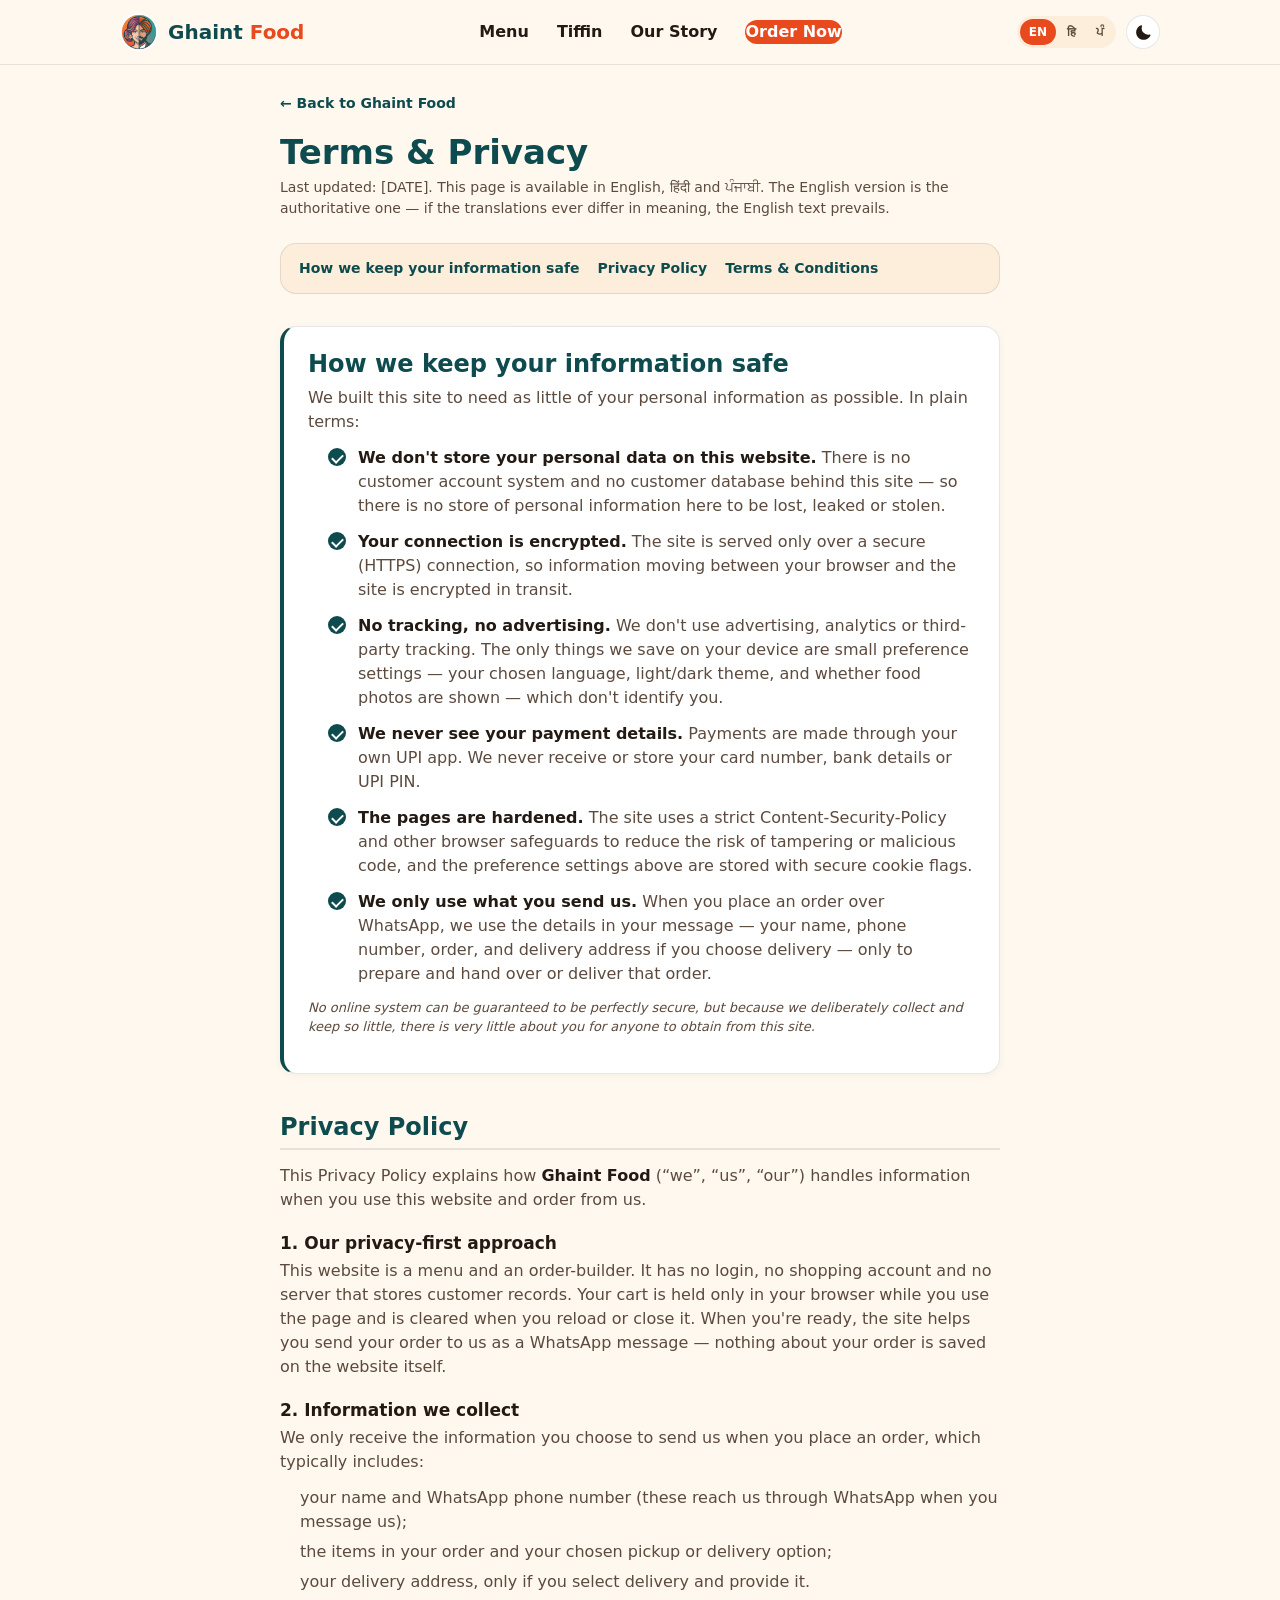
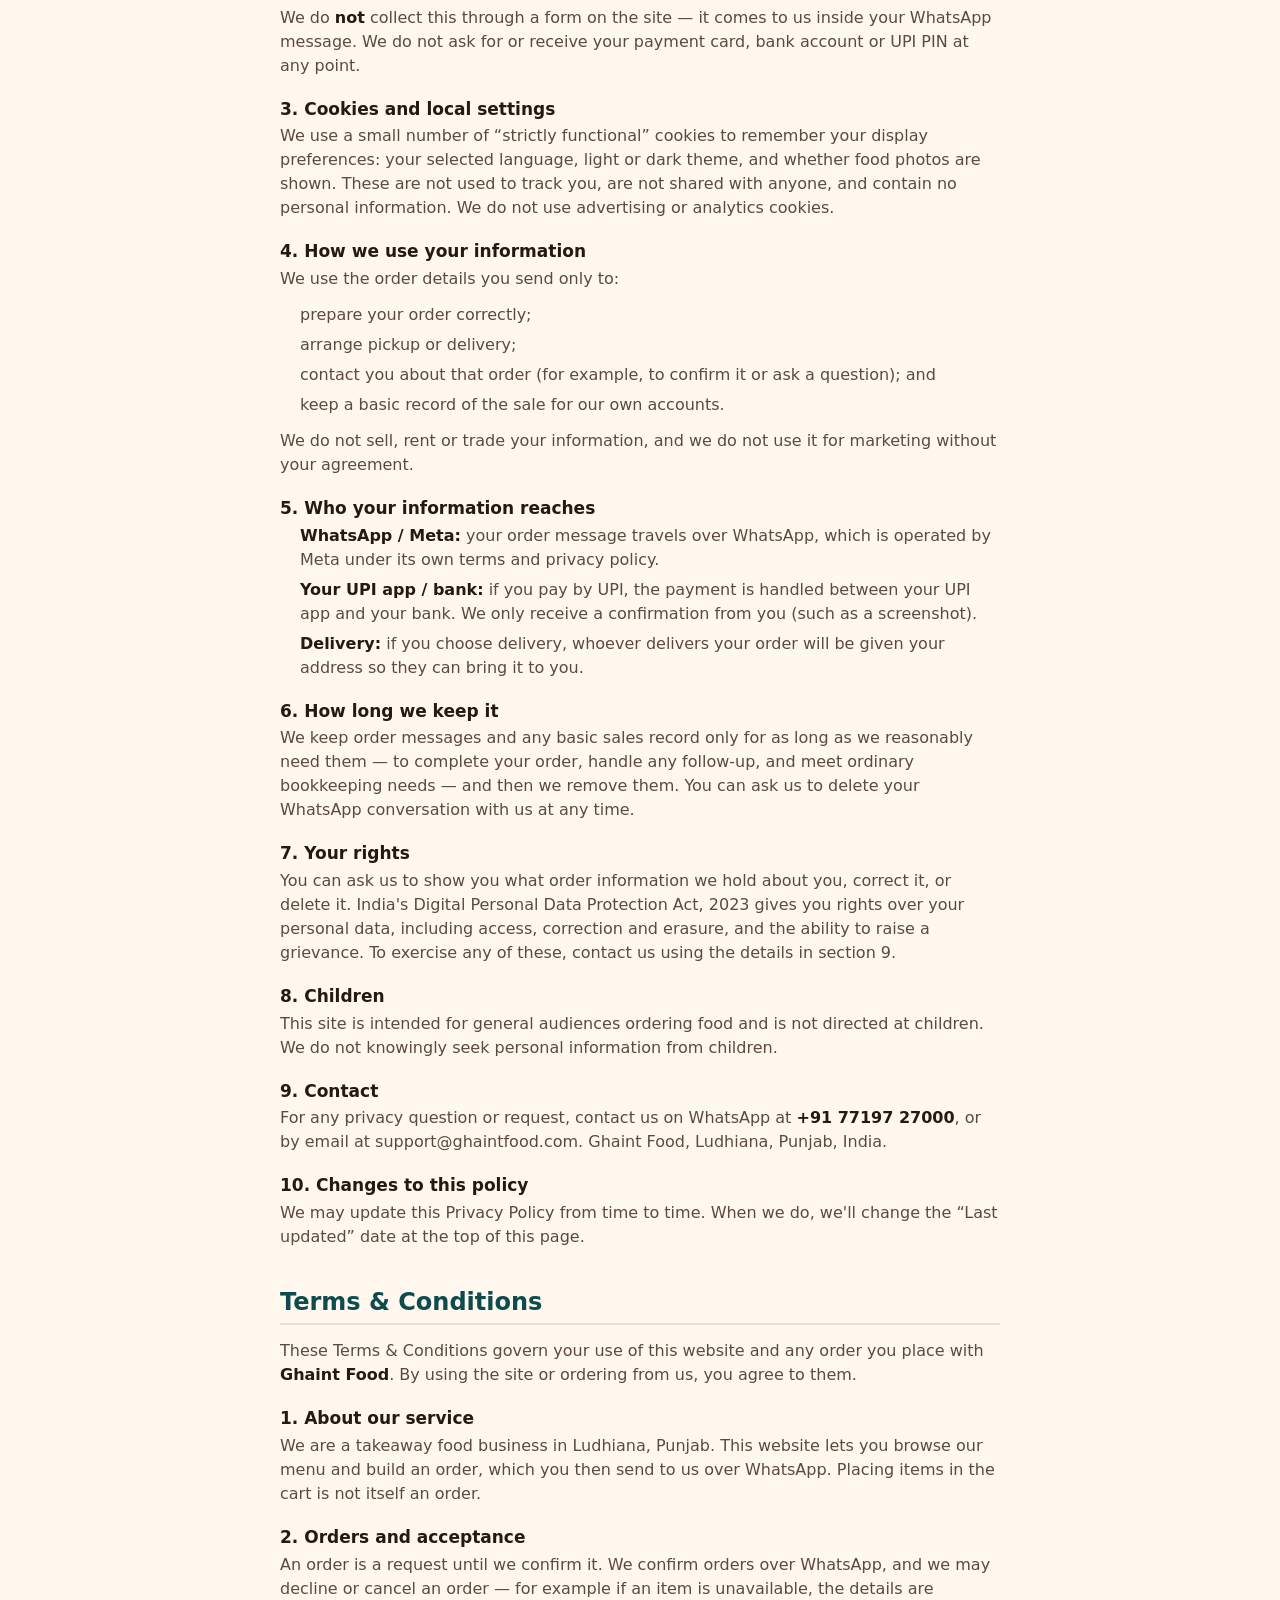
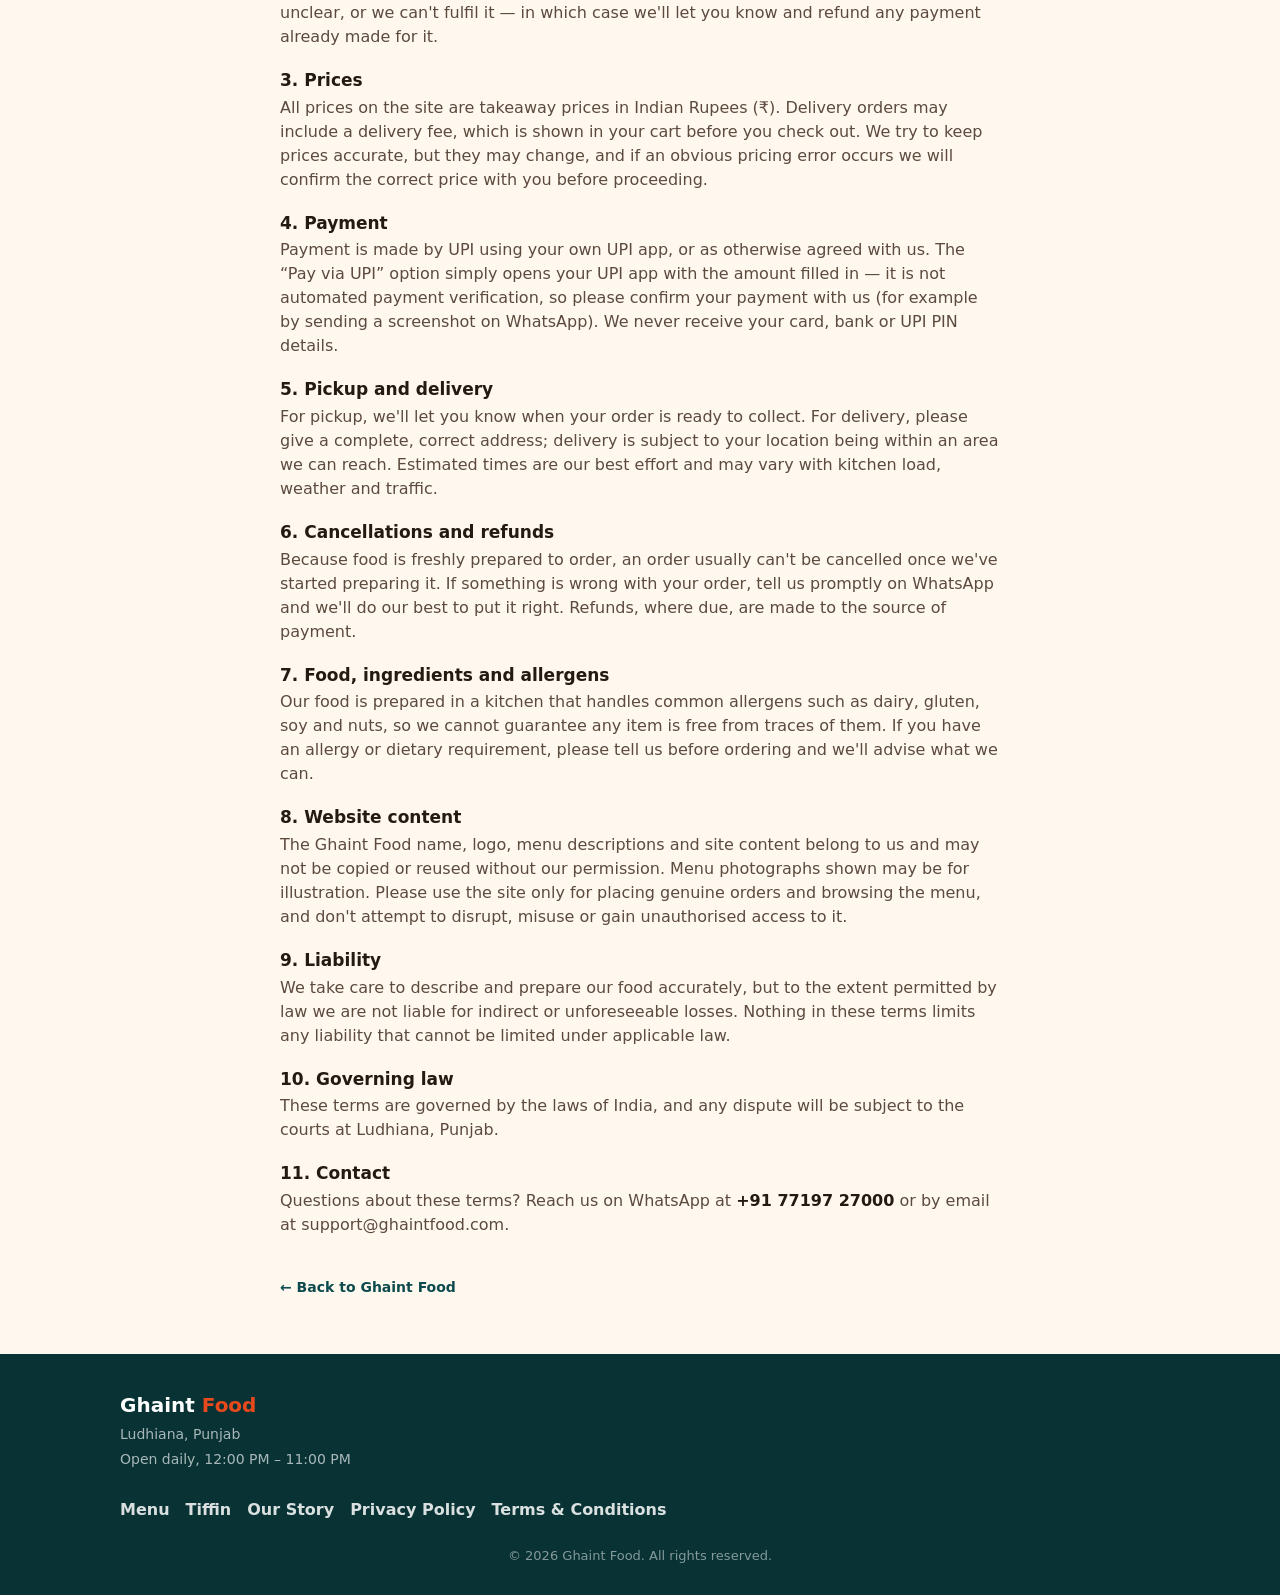
==== commit 55211d7d: "Set contact email to support@ghaintfood.com in legal.html Replaced the [EMAIL] placeholder in all si" ====
--- a/legal.html
+++ b/legal.html
@@ -12,9 +12,10 @@
   per the note under the title, English prevails if they ever differ in meaning.
 
   OWNER TODOs before relying on this (search "TODO"/brackets): the placeholders
-  [LEGAL ENTITY NAME], the registered address, [EMAIL] and the [DATE] "Last updated" value
-  appear once PER LANGUAGE block — fill all three. Have the text reviewed by a qualified
-  professional; it is a plain-language starting point, NOT legal advice.
+  [LEGAL ENTITY NAME], the registered address and the [DATE] "Last updated" value appear
+  once PER LANGUAGE block — fill all three. (Contact email is set: support@ghaintfood.com.)
+  Have the text reviewed by a qualified professional; it is a plain-language starting point,
+  NOT legal advice.
   Security note: the "How we keep your information safe" section is strictly factual — do NOT
   add certification/standard-compliance claims (ISO, SOC 2, etc.) unless genuinely held.
 -->
@@ -209,8 +210,8 @@
         <p>This site is intended for general audiences ordering food and is not directed at children. We do not knowingly seek personal information from children.</p>
 
         <h3>9. Contact</h3>
-        <!-- TODO: add a real contact email and the registered address. -->
-        <p>For any privacy question or request, contact us on WhatsApp at <strong>+91 77197 27000</strong>, or by email at <strong>[EMAIL]</strong>. Ghaint Food, Ludhiana, Punjab, India.</p>
+        <!-- TODO: replace "Ghaint Food" / add the registered address once finalised. -->
+        <p>For any privacy question or request, contact us on WhatsApp at <strong>+91 77197 27000</strong>, or by email at <a href="mailto:support@ghaintfood.com">support@ghaintfood.com</a>. Ghaint Food, Ludhiana, Punjab, India.</p>
 
         <h3>10. Changes to this policy</h3>
         <p>We may update this Privacy Policy from time to time. When we do, we'll change the &ldquo;Last updated&rdquo; date at the top of this page.</p>
@@ -261,7 +262,7 @@
         <p>यह साइट भोजन ऑर्डर करने वाले सामान्य दर्शकों के लिए है और बच्चों की ओर निर्देशित नहीं है। हम जानबूझकर बच्चों से निजी जानकारी नहीं माँगते।</p>
 
         <h3>9. संपर्क</h3>
-        <p>किसी भी गोपनीयता संबंधी सवाल या अनुरोध के लिए, हमसे WhatsApp पर <strong>+91 77197 27000</strong> पर, या ईमेल द्वारा <strong>[EMAIL]</strong> पर संपर्क करें। Ghaint Food, लुधियाना, पंजाब, भारत।</p>
+        <p>किसी भी गोपनीयता संबंधी सवाल या अनुरोध के लिए, हमसे WhatsApp पर <strong>+91 77197 27000</strong> पर, या ईमेल द्वारा <a href="mailto:support@ghaintfood.com">support@ghaintfood.com</a> पर संपर्क करें। Ghaint Food, लुधियाना, पंजाब, भारत।</p>
 
         <h3>10. इस नीति में बदलाव</h3>
         <p>हम समय-समय पर इस गोपनीयता नीति को अपडेट कर सकते हैं। जब हम ऐसा करते हैं, तो हम इस पेज के शीर्ष पर &ldquo;अंतिम अपडेट&rdquo; तिथि बदल देंगे।</p>
@@ -312,7 +313,7 @@
         <p>ਇਹ ਸਾਈਟ ਖਾਣਾ ਆਰਡਰ ਕਰਨ ਵਾਲੇ ਆਮ ਦਰਸ਼ਕਾਂ ਲਈ ਹੈ ਤੇ ਬੱਚਿਆਂ ਵੱਲ ਸੇਧਿਤ ਨਹੀਂ ਹੈ। ਅਸੀਂ ਜਾਣ-ਬੁੱਝ ਕੇ ਬੱਚਿਆਂ ਤੋਂ ਨਿੱਜੀ ਜਾਣਕਾਰੀ ਨਹੀਂ ਮੰਗਦੇ।</p>
 
         <h3>9. ਸੰਪਰਕ</h3>
-        <p>ਕਿਸੇ ਵੀ ਪਰਾਈਵੇਸੀ ਸਬੰਧੀ ਸਵਾਲ ਜਾਂ ਬੇਨਤੀ ਲਈ, ਸਾਡੇ ਨਾਲ WhatsApp 'ਤੇ <strong>+91 77197 27000</strong> 'ਤੇ, ਜਾਂ ਈਮੇਲ ਰਾਹੀਂ <strong>[EMAIL]</strong> 'ਤੇ ਸੰਪਰਕ ਕਰੋ। Ghaint Food, ਲੁਧਿਆਣਾ, ਪੰਜਾਬ, ਭਾਰਤ।</p>
+        <p>ਕਿਸੇ ਵੀ ਪਰਾਈਵੇਸੀ ਸਬੰਧੀ ਸਵਾਲ ਜਾਂ ਬੇਨਤੀ ਲਈ, ਸਾਡੇ ਨਾਲ WhatsApp 'ਤੇ <strong>+91 77197 27000</strong> 'ਤੇ, ਜਾਂ ਈਮੇਲ ਰਾਹੀਂ <a href="mailto:support@ghaintfood.com">support@ghaintfood.com</a> 'ਤੇ ਸੰਪਰਕ ਕਰੋ। Ghaint Food, ਲੁਧਿਆਣਾ, ਪੰਜਾਬ, ਭਾਰਤ।</p>
 
         <h3>10. ਇਸ ਨੀਤੀ ਵਿੱਚ ਬਦਲਾਅ</h3>
         <p>ਅਸੀਂ ਸਮੇਂ-ਸਮੇਂ 'ਤੇ ਇਸ ਪਰਾਈਵੇਸੀ ਨੀਤੀ ਨੂੰ ਅੱਪਡੇਟ ਕਰ ਸਕਦੇ ਹਾਂ। ਜਦੋਂ ਅਸੀਂ ਇਵੇਂ ਕਰਦੇ ਹਾਂ, ਅਸੀਂ ਇਸ ਪੇਜ ਦੇ ਸਿਖਰ 'ਤੇ &ldquo;ਆਖ਼ਰੀ ਅੱਪਡੇਟ&rdquo; ਮਿਤੀ ਬਦਲ ਦੇਵਾਂਗੇ।</p>
@@ -356,8 +357,7 @@
         <p>These terms are governed by the laws of India, and any dispute will be subject to the courts at Ludhiana, Punjab.</p>
 
         <h3>11. Contact</h3>
-        <!-- TODO: add a real contact email. -->
-        <p>Questions about these terms? Reach us on WhatsApp at <strong>+91 77197 27000</strong> or by email at <strong>[EMAIL]</strong>.</p>
+        <p>Questions about these terms? Reach us on WhatsApp at <strong>+91 77197 27000</strong> or by email at <a href="mailto:support@ghaintfood.com">support@ghaintfood.com</a>.</p>
       </div>
       <div class="legal-lang" data-lang="hi" lang="hi">
         <h2>नियम और शर्तें</h2>
@@ -394,7 +394,7 @@
         <p>ये शर्तें भारत के कानूनों द्वारा शासित हैं, और कोई भी विवाद लुधियाना, पंजाब के न्यायालयों के अधीन होगा।</p>
 
         <h3>11. संपर्क</h3>
-        <p>इन शर्तों के बारे में सवाल? हमसे WhatsApp पर <strong>+91 77197 27000</strong> पर या ईमेल द्वारा <strong>[EMAIL]</strong> पर संपर्क करें।</p>
+        <p>इन शर्तों के बारे में सवाल? हमसे WhatsApp पर <strong>+91 77197 27000</strong> पर या ईमेल द्वारा <a href="mailto:support@ghaintfood.com">support@ghaintfood.com</a> पर संपर्क करें।</p>
       </div>
       <div class="legal-lang" data-lang="pa" lang="pa">
         <h2>ਨਿਯਮ ਤੇ ਸ਼ਰਤਾਂ</h2>
@@ -431,7 +431,7 @@
         <p>ਇਹ ਸ਼ਰਤਾਂ ਭਾਰਤ ਦੇ ਕਾਨੂੰਨਾਂ ਦੁਆਰਾ ਸ਼ਾਸਿਤ ਹਨ, ਤੇ ਕੋਈ ਵੀ ਵਿਵਾਦ ਲੁਧਿਆਣਾ, ਪੰਜਾਬ ਦੀਆਂ ਅਦਾਲਤਾਂ ਦੇ ਅਧੀਨ ਹੋਵੇਗਾ।</p>
 
         <h3>11. ਸੰਪਰਕ</h3>
-        <p>ਇਹਨਾਂ ਸ਼ਰਤਾਂ ਬਾਰੇ ਸਵਾਲ? ਸਾਡੇ ਨਾਲ WhatsApp 'ਤੇ <strong>+91 77197 27000</strong> 'ਤੇ ਜਾਂ ਈਮੇਲ ਰਾਹੀਂ <strong>[EMAIL]</strong> 'ਤੇ ਸੰਪਰਕ ਕਰੋ।</p>
+        <p>ਇਹਨਾਂ ਸ਼ਰਤਾਂ ਬਾਰੇ ਸਵਾਲ? ਸਾਡੇ ਨਾਲ WhatsApp 'ਤੇ <strong>+91 77197 27000</strong> 'ਤੇ ਜਾਂ ਈਮੇਲ ਰਾਹੀਂ <a href="mailto:support@ghaintfood.com">support@ghaintfood.com</a> 'ਤੇ ਸੰਪਰਕ ਕਰੋ।</p>
       </div>
     </section>
 
